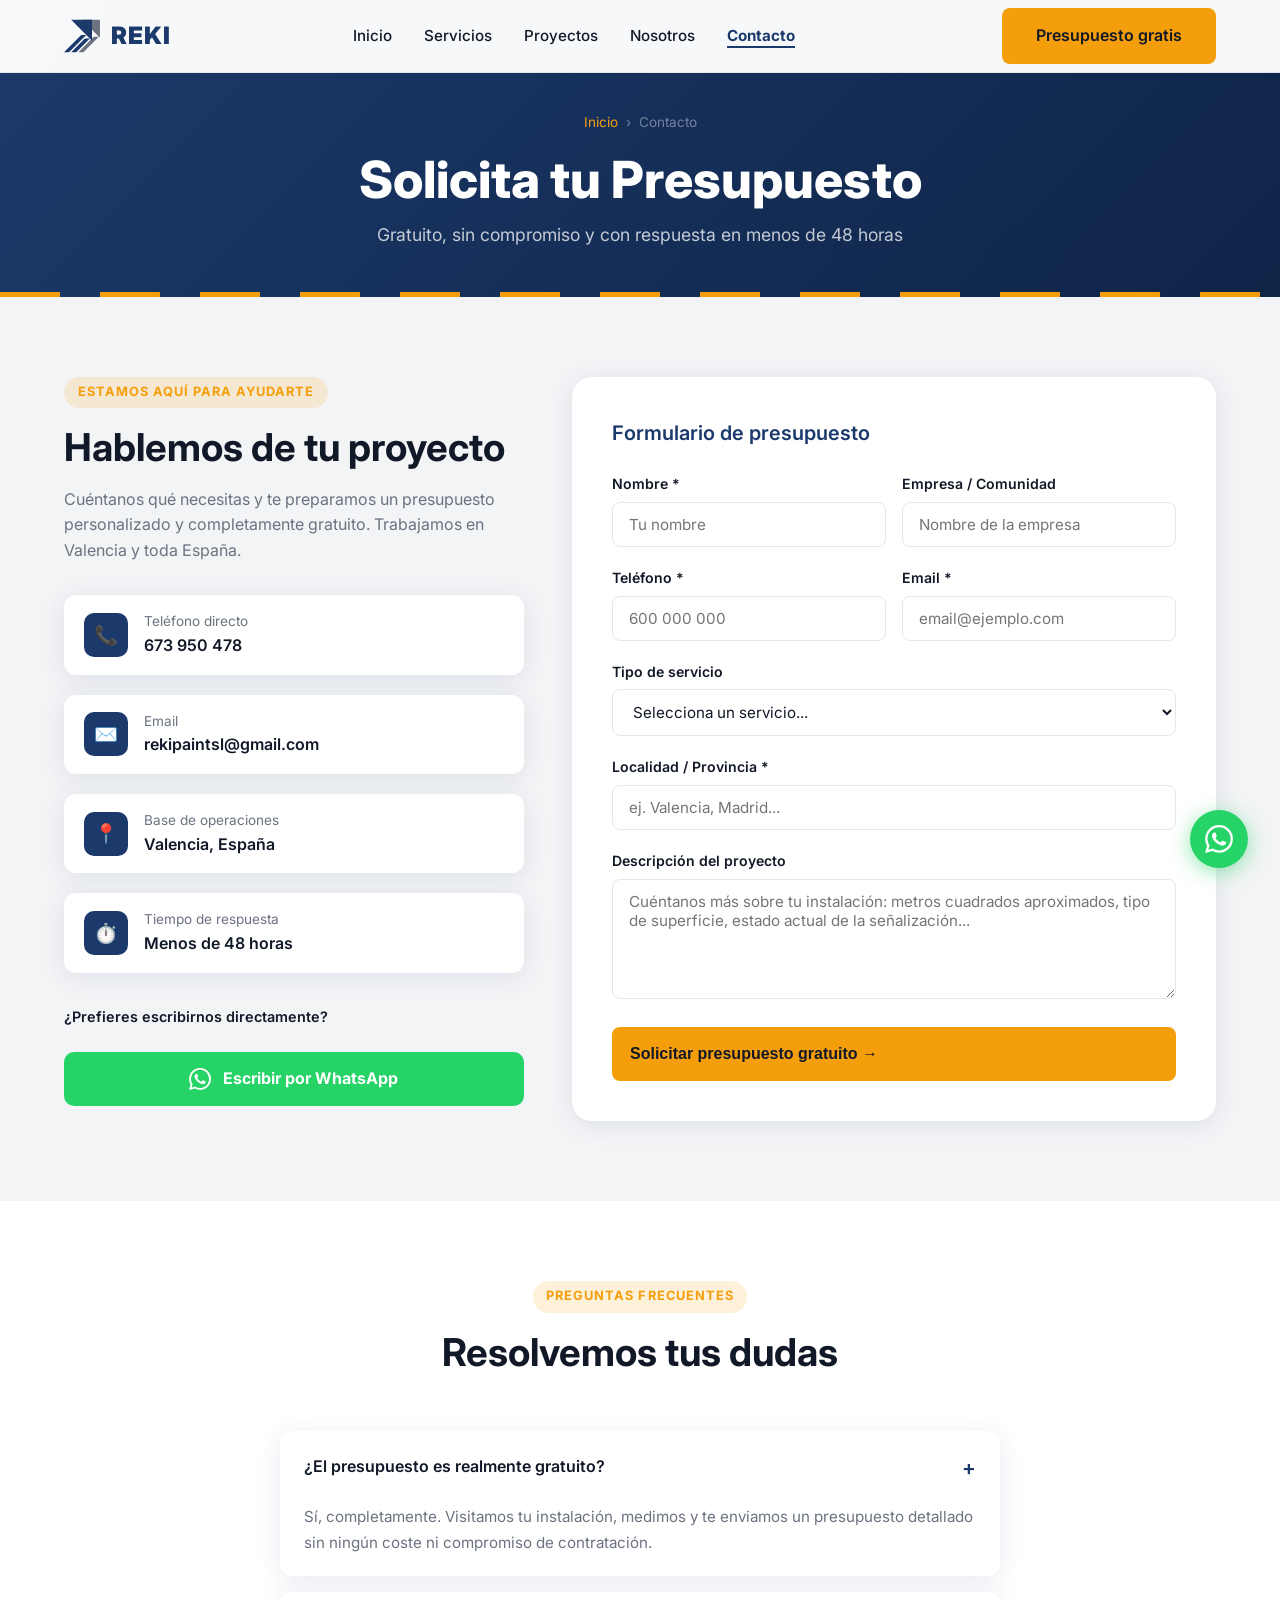
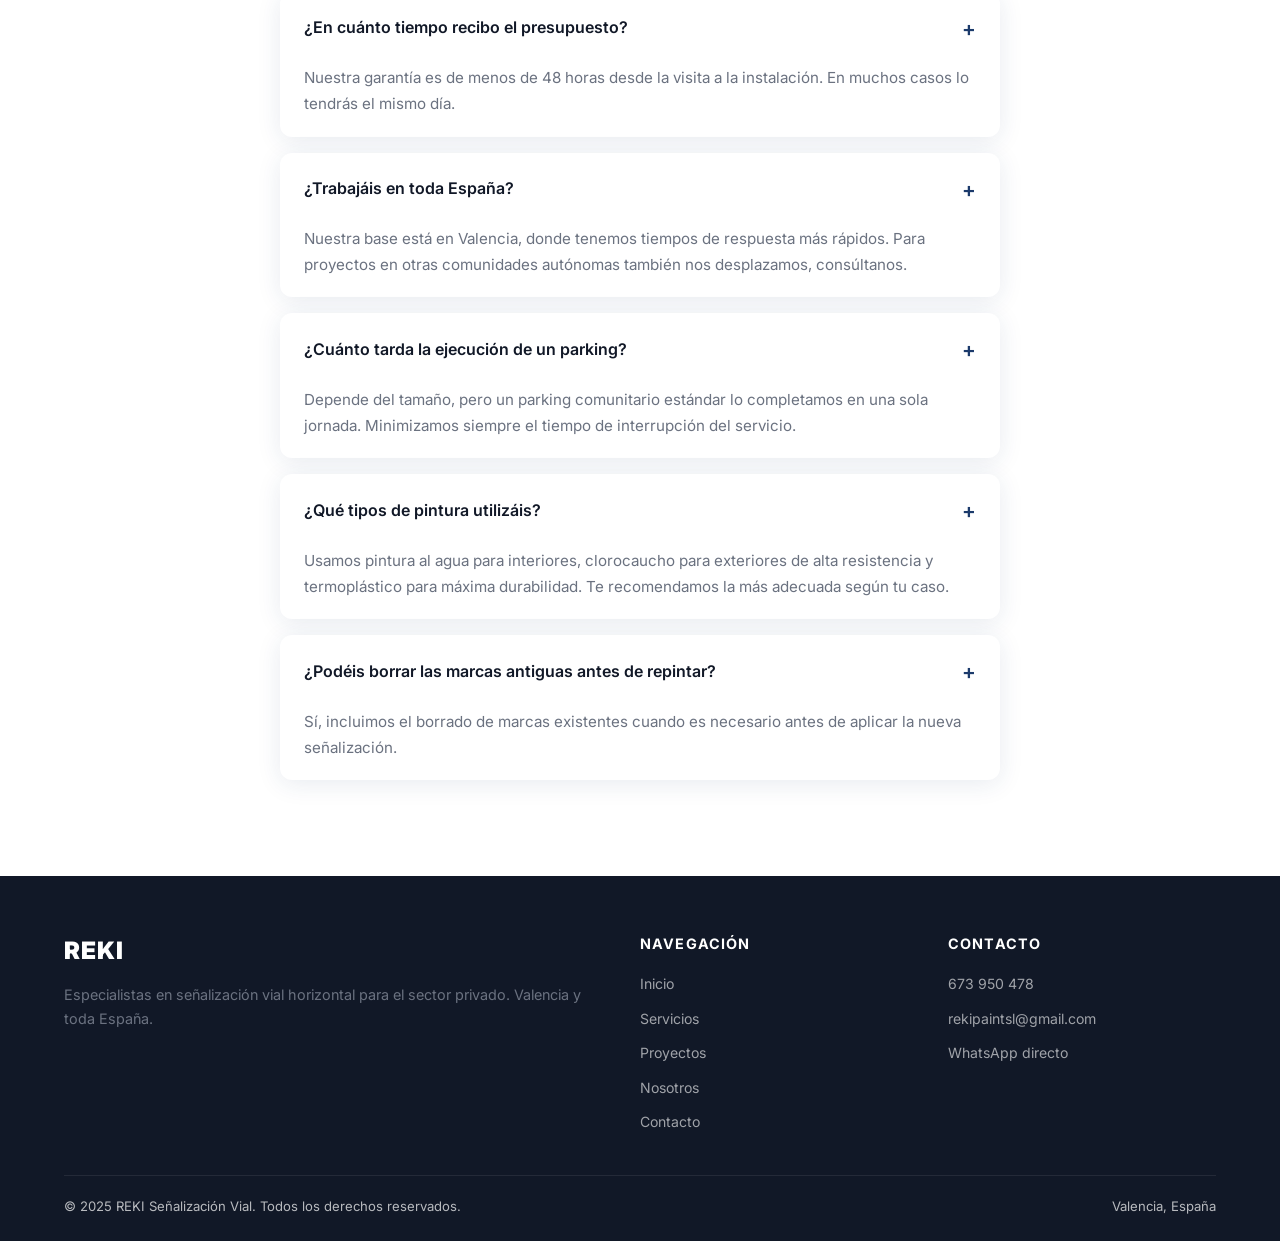
==== contacto.html @ 534599a2 "Fix contact email to rekipaintsl@gmail.com https://claude.ai/code/session_01F76pGfScnEAjTYHgqrXRQe" ====
<!DOCTYPE html>
<html lang="es">
<head>
  <meta charset="UTF-8" />
  <meta name="viewport" content="width=device-width, initial-scale=1.0" />
  <title>Contacto y Presupuesto Gratis | REKI – Señalización Vial Valencia</title>
  <meta name="description" content="Solicita tu presupuesto gratuito para señalización vial en Valencia y toda España. Respondemos en menos de 48 horas. Llámanos o escríbenos por WhatsApp." />
  <link rel="canonical" href="https://rekipaint.es/contacto.html" />
  <link rel="stylesheet" href="css/styles.css" />
  <link href="https://fonts.googleapis.com/css2?family=Inter:wght@400;500;600;700;800;900&display=swap" rel="stylesheet" />

  <style>
    .wsp-btn {
      display: inline-flex;
      align-items: center;
      gap: .75rem;
      background: #25D366;
      color: white;
      padding: .9rem 1.75rem;
      border-radius: 10px;
      font-weight: 700;
      font-size: 1rem;
      transition: background .2s, transform .2s;
      text-decoration: none;
      margin-top: 1rem;
      width: 100%;
      justify-content: center;
    }
    .wsp-btn:hover { background: #1ebe5d; transform: translateY(-2px); }

    .faq-item {
      background: white;
      border-radius: 12px;
      box-shadow: var(--sombra);
      overflow: hidden;
      margin-bottom: 1rem;
    }
    .faq-question {
      padding: 1.25rem 1.5rem;
      font-weight: 600;
      color: var(--negro);
      cursor: pointer;
      display: flex;
      justify-content: space-between;
      align-items: center;
    }
    .faq-question::after { content: '+'; font-size: 1.3rem; color: var(--azul); }
    .faq-answer {
      padding: 0 1.5rem 1.25rem;
      color: var(--gris);
      font-size: .95rem;
      line-height: 1.7;
    }
  </style>
</head>
<body>

  <!-- NAVBAR -->
  <nav class="navbar" role="navigation">
    <div class="container">
      <div class="navbar__inner">
        <a href="index.html" class="navbar__logo"><img src="img/logo-icon.svg" alt="Logo REKI" /><span>REKI</span></a>
        <ul class="navbar__links" role="list">
          <li><a href="index.html">Inicio</a></li>
          <li><a href="servicios.html">Servicios</a></li>
          <li><a href="proyectos.html">Proyectos</a></li>
          <li><a href="sobre-nosotros.html">Nosotros</a></li>
          <li><a href="contacto.html">Contacto</a></li>
        </ul>
        <a href="contacto.html" class="btn btn-primary navbar__cta">Presupuesto gratis</a>
        <button class="navbar__toggle" aria-label="Abrir menú"><span></span><span></span><span></span></button>
      </div>
    </div>
  </nav>

  <!-- HERO PÁGINA -->
  <header class="page-hero">
    <div class="container">
      <nav class="breadcrumb" aria-label="Ruta de navegación">
        <a href="index.html">Inicio</a>
        <span>›</span>
        <span>Contacto</span>
      </nav>
      <h1>Solicita tu Presupuesto</h1>
      <p>Gratuito, sin compromiso y con respuesta en menos de 48 horas</p>
    </div>
  </header>

  <!-- CONTACTO PRINCIPAL -->
  <section class="contacto" aria-labelledby="contacto-title">
    <div class="container">
      <div class="contacto-grid">

        <!-- Info izquierda -->
        <div class="contacto-info">
          <span class="badge">Estamos aquí para ayudarte</span>
          <h2 id="contacto-title">Hablemos de tu proyecto</h2>
          <p>
            Cuéntanos qué necesitas y te preparamos un presupuesto personalizado
            y completamente gratuito. Trabajamos en Valencia y toda España.
          </p>

          <div class="contacto-datos">
            <div class="contacto-dato">
              <div class="icon">📞</div>
              <div>
                <span>Teléfono directo</span>
                <strong><a href="tel:+34673950478" style="color:var(--negro);">673 950 478</a></strong>
              </div>
            </div>
            <div class="contacto-dato">
              <div class="icon">✉️</div>
              <div>
                <span>Email</span>
                <strong><a href="mailto:rekipaintsl@gmail.com" style="color:var(--negro);">rekipaintsl@gmail.com</a></strong>
              </div>
            </div>
            <div class="contacto-dato">
              <div class="icon">📍</div>
              <div>
                <span>Base de operaciones</span>
                <strong>Valencia, España</strong>
              </div>
            </div>
            <div class="contacto-dato">
              <div class="icon">⏱️</div>
              <div>
                <span>Tiempo de respuesta</span>
                <strong>Menos de 48 horas</strong>
              </div>
            </div>
          </div>

          <!-- WhatsApp directo -->
          <div style="margin-top:2rem;">
            <p style="font-size:.9rem;font-weight:600;color:var(--negro);margin-bottom:.5rem;">¿Prefieres escribirnos directamente?</p>
            <a href="https://wa.me/34673950478?text=Hola%20REKI%2C%20me%20gustaría%20pedir%20información%20sobre%20señalización%20vial%20para%20mi%20proyecto."
               class="wsp-btn" target="_blank" rel="noopener">
              <svg xmlns="http://www.w3.org/2000/svg" width="22" height="22" viewBox="0 0 24 24" fill="currentColor">
                <path d="M17.472 14.382c-.297-.149-1.758-.867-2.03-.967-.273-.099-.471-.148-.67.15-.197.297-.767.966-.94 1.164-.173.199-.347.223-.644.075-.297-.15-1.255-.463-2.39-1.475-.883-.788-1.48-1.761-1.653-2.059-.173-.297-.018-.458.13-.606.134-.133.298-.347.446-.52.149-.174.198-.298.298-.497.099-.198.05-.371-.025-.52-.075-.149-.669-1.612-.916-2.207-.242-.579-.487-.5-.669-.51-.173-.008-.371-.01-.57-.01-.198 0-.52.074-.792.372-.272.297-1.04 1.016-1.04 2.479 0 1.462 1.065 2.875 1.213 3.074.149.198 2.096 3.2 5.077 4.487.709.306 1.262.489 1.694.625.712.227 1.36.195 1.871.118.571-.085 1.758-.719 2.006-1.413.248-.694.248-1.289.173-1.413-.074-.124-.272-.198-.57-.347m-5.421 7.403h-.004a9.87 9.87 0 01-5.031-1.378l-.361-.214-3.741.982.998-3.648-.235-.374a9.86 9.86 0 01-1.51-5.26c.001-5.45 4.436-9.884 9.888-9.884 2.64 0 5.122 1.03 6.988 2.898a9.825 9.825 0 012.893 6.994c-.003 5.45-4.437 9.884-9.885 9.884m8.413-18.297A11.815 11.815 0 0012.05 0C5.495 0 .16 5.335.157 11.892c0 2.096.547 4.142 1.588 5.945L.057 24l6.305-1.654a11.882 11.882 0 005.683 1.448h.005c6.554 0 11.89-5.335 11.893-11.893a11.821 11.821 0 00-3.48-8.413z"/>
              </svg>
              Escribir por WhatsApp
            </a>
          </div>
        </div>

        <!-- Formulario -->
        <div class="form-card">
          <h3>Formulario de presupuesto</h3>

          <form id="contactForm" name="contactForm" data-netlify="true" novalidate>
            <input type="hidden" name="form-name" value="contactForm" />
            <div class="form-row">
              <div class="form-group">
                <label for="nombre">Nombre *</label>
                <input type="text" id="nombre" name="nombre" placeholder="Tu nombre" required />
              </div>
              <div class="form-group">
                <label for="empresa">Empresa / Comunidad</label>
                <input type="text" id="empresa" name="empresa" placeholder="Nombre de la empresa" />
              </div>
            </div>
            <div class="form-row">
              <div class="form-group">
                <label for="telefono">Teléfono *</label>
                <input type="tel" id="telefono" name="telefono" placeholder="600 000 000" required />
              </div>
              <div class="form-group">
                <label for="email">Email *</label>
                <input type="email" id="email" name="email" placeholder="email@ejemplo.com" required />
              </div>
            </div>
            <div class="form-group">
              <label for="tipo-servicio">Tipo de servicio</label>
              <select id="tipo-servicio" name="tipo-servicio">
                <option value="">Selecciona un servicio...</option>
                <option value="obra-nueva">Señalización en obra nueva / reasfaltado</option>
                <option value="parking">Pintado de parking (comunidad / edificio)</option>
                <option value="poligono">Señalización de polígono industrial / nave</option>
                <option value="repintado">Repintado y renovación de marcas existentes</option>
                <option value="centro-comercial">Centro comercial o gran superficie</option>
                <option value="otro">Otro (lo indico en el mensaje)</option>
              </select>
            </div>
            <div class="form-group">
              <label for="localidad">Localidad / Provincia *</label>
              <input type="text" id="localidad" name="localidad" placeholder="ej. Valencia, Madrid..." required />
            </div>
            <div class="form-group">
              <label for="mensaje">Descripción del proyecto</label>
              <textarea id="mensaje" name="mensaje" placeholder="Cuéntanos más sobre tu instalación: metros cuadrados aproximados, tipo de superficie, estado actual de la señalización..."></textarea>
            </div>
            <button type="submit" class="btn btn-primary form-submit">
              Solicitar presupuesto gratuito →
            </button>
          </form>

          <div id="formSuccess" class="form-success">
            <div class="icon">✅</div>
            <h3 style="color:var(--negro);margin-bottom:.5rem;">¡Solicitud recibida!</h3>
            <p>Nos pondremos en contacto contigo en menos de 48 horas. Si necesitas una respuesta más rápida, llámanos al <a href="tel:+34673950478" style="color:var(--azul);font-weight:600;">673 950 478</a>.</p>
          </div>
        </div>
      </div>
    </div>
  </section>

  <!-- FAQ -->
  <section aria-labelledby="faq-title">
    <div class="container">
      <div class="section-header">
        <span class="badge">Preguntas frecuentes</span>
        <h2 id="faq-title">Resolvemos tus dudas</h2>
      </div>
      <div style="max-width:720px;margin:0 auto;">
        <div class="faq-item">
          <div class="faq-question">¿El presupuesto es realmente gratuito?</div>
          <div class="faq-answer">Sí, completamente. Visitamos tu instalación, medimos y te enviamos un presupuesto detallado sin ningún coste ni compromiso de contratación.</div>
        </div>
        <div class="faq-item">
          <div class="faq-question">¿En cuánto tiempo recibo el presupuesto?</div>
          <div class="faq-answer">Nuestra garantía es de menos de 48 horas desde la visita a la instalación. En muchos casos lo tendrás el mismo día.</div>
        </div>
        <div class="faq-item">
          <div class="faq-question">¿Trabajáis en toda España?</div>
          <div class="faq-answer">Nuestra base está en Valencia, donde tenemos tiempos de respuesta más rápidos. Para proyectos en otras comunidades autónomas también nos desplazamos, consúltanos.</div>
        </div>
        <div class="faq-item">
          <div class="faq-question">¿Cuánto tarda la ejecución de un parking?</div>
          <div class="faq-answer">Depende del tamaño, pero un parking comunitario estándar lo completamos en una sola jornada. Minimizamos siempre el tiempo de interrupción del servicio.</div>
        </div>
        <div class="faq-item">
          <div class="faq-question">¿Qué tipos de pintura utilizáis?</div>
          <div class="faq-answer">Usamos pintura al agua para interiores, clorocaucho para exteriores de alta resistencia y termoplástico para máxima durabilidad. Te recomendamos la más adecuada según tu caso.</div>
        </div>
        <div class="faq-item">
          <div class="faq-question">¿Podéis borrar las marcas antiguas antes de repintar?</div>
          <div class="faq-answer">Sí, incluimos el borrado de marcas existentes cuando es necesario antes de aplicar la nueva señalización.</div>
        </div>
      </div>
    </div>
  </section>

  <!-- FOOTER -->
  <footer class="footer">
    <div class="container">
      <div class="footer__grid">
        <div class="footer__brand">
          <div class="logo">REKI</div>
          <p>Especialistas en señalización vial horizontal para el sector privado. Valencia y toda España.</p>
        </div>
        <div>
          <h4>Navegación</h4>
          <ul>
            <li><a href="index.html">Inicio</a></li>
            <li><a href="servicios.html">Servicios</a></li>
            <li><a href="proyectos.html">Proyectos</a></li>
            <li><a href="sobre-nosotros.html">Nosotros</a></li>
            <li><a href="contacto.html">Contacto</a></li>
          </ul>
        </div>
        <div>
          <h4>Contacto</h4>
          <ul>
            <li><a href="tel:+34673950478">673 950 478</a></li>
            <li><a href="mailto:rekipaintsl@gmail.com">rekipaintsl@gmail.com</a></li>
            <li><a href="https://wa.me/34673950478" target="_blank" rel="noopener">WhatsApp directo</a></li>
          </ul>
        </div>
      </div>
      <div class="footer__bottom">
        <span>© 2025 REKI Señalización Vial. Todos los derechos reservados.</span>
        <span>Valencia, España</span>
      </div>
    </div>
  </footer>

  <a href="https://wa.me/34673950478?text=Hola%2C%20me%20gustaría%20pedir%20información%20sobre%20señalización%20vial"
     class="whatsapp-float" target="_blank" rel="noopener" aria-label="WhatsApp">
    <svg xmlns="http://www.w3.org/2000/svg" width="28" height="28" viewBox="0 0 24 24" fill="currentColor">
      <path d="M17.472 14.382c-.297-.149-1.758-.867-2.03-.967-.273-.099-.471-.148-.67.15-.197.297-.767.966-.94 1.164-.173.199-.347.223-.644.075-.297-.15-1.255-.463-2.39-1.475-.883-.788-1.48-1.761-1.653-2.059-.173-.297-.018-.458.13-.606.134-.133.298-.347.446-.52.149-.174.198-.298.298-.497.099-.198.05-.371-.025-.52-.075-.149-.669-1.612-.916-2.207-.242-.579-.487-.5-.669-.51-.173-.008-.371-.01-.57-.01-.198 0-.52.074-.792.372-.272.297-1.04 1.016-1.04 2.479 0 1.462 1.065 2.875 1.213 3.074.149.198 2.096 3.2 5.077 4.487.709.306 1.262.489 1.694.625.712.227 1.36.195 1.871.118.571-.085 1.758-.719 2.006-1.413.248-.694.248-1.289.173-1.413-.074-.124-.272-.198-.57-.347m-5.421 7.403h-.004a9.87 9.87 0 01-5.031-1.378l-.361-.214-3.741.982.998-3.648-.235-.374a9.86 9.86 0 01-1.51-5.26c.001-5.45 4.436-9.884 9.888-9.884 2.64 0 5.122 1.03 6.988 2.898a9.825 9.825 0 012.893 6.994c-.003 5.45-4.437 9.884-9.885 9.884m8.413-18.297A11.815 11.815 0 0012.05 0C5.495 0 .16 5.335.157 11.892c0 2.096.547 4.142 1.588 5.945L.057 24l6.305-1.654a11.882 11.882 0 005.683 1.448h.005c6.554 0 11.89-5.335 11.893-11.893a11.821 11.821 0 00-3.48-8.413z"/>
    </svg>
  </a>

  <script src="js/main.js"></script>
</body>
</html>
---- css/styles.css ----
/* ============================================
   REKI - Señalización Vial | Estilos Globales
   ============================================ */

:root {
  --azul:       #1B3A6B;
  --azul-claro: #2a5298;
  --gris:       #6B7280;
  --gris-claro: #F3F4F6;
  --gris-medio: #E5E7EB;
  --blanco:     #FFFFFF;
  --negro:      #111827;
  --acento:     #F59E0B;
  --sombra:     0 4px 24px rgba(27,58,107,0.10);
}

*, *::before, *::after { box-sizing: border-box; margin: 0; padding: 0; }

html { scroll-behavior: smooth; }

body {
  font-family: 'Inter', 'Segoe UI', Arial, sans-serif;
  color: var(--negro);
  background: var(--blanco);
  line-height: 1.6;
}

a { text-decoration: none; color: inherit; }
img { max-width: 100%; display: block; }
ul { list-style: none; }

/* ---- TIPOGRAFÍA ---- */
h1 { font-size: clamp(2rem, 5vw, 3.2rem); font-weight: 800; line-height: 1.15; }
h2 { font-size: clamp(1.6rem, 4vw, 2.4rem); font-weight: 700; line-height: 1.2; }
h3 { font-size: 1.25rem; font-weight: 600; }
p  { color: var(--gris); }

.text-azul   { color: var(--azul); }
.text-acento { color: var(--acento); }
.text-center { text-align: center; }

/* ---- CONTENEDOR ---- */
.container {
  max-width: 1200px;
  margin: 0 auto;
  padding: 0 1.5rem;
}

/* ---- BOTONES ---- */
.btn {
  display: inline-flex;
  align-items: center;
  gap: .5rem;
  padding: .85rem 2rem;
  border-radius: 8px;
  font-size: 1rem;
  font-weight: 600;
  cursor: pointer;
  transition: all .25s ease;
  border: 2px solid transparent;
}
.btn-primary {
  background: var(--acento);
  color: var(--negro);
}
.btn-primary:hover {
  background: #d97706;
  transform: translateY(-2px);
  box-shadow: 0 6px 20px rgba(245,158,11,.35);
}
.btn-outline {
  background: transparent;
  border-color: var(--blanco);
  color: var(--blanco);
}
.btn-outline:hover {
  background: var(--blanco);
  color: var(--azul);
}
.btn-azul {
  background: var(--azul);
  color: var(--blanco);
}
.btn-azul:hover {
  background: var(--azul-claro);
  transform: translateY(-2px);
  box-shadow: var(--sombra);
}

/* ---- BADGE ---- */
.badge {
  display: inline-block;
  background: rgba(245,158,11,.15);
  color: var(--acento);
  font-size: .8rem;
  font-weight: 700;
  letter-spacing: .08em;
  text-transform: uppercase;
  padding: .35rem .85rem;
  border-radius: 999px;
  margin-bottom: 1rem;
}

/* ============================================
   NAVBAR
   ============================================ */
.navbar {
  position: fixed;
  top: 0; left: 0; right: 0;
  z-index: 1000;
  background: rgba(255,255,255,.97);
  backdrop-filter: blur(10px);
  border-bottom: 1px solid var(--gris-medio);
  transition: box-shadow .3s;
}
.navbar.scrolled { box-shadow: var(--sombra); }

.navbar__inner {
  display: flex;
  align-items: center;
  justify-content: space-between;
  height: 72px;
}

.navbar__logo {
  display: flex;
  align-items: center;
  gap: .6rem;
}
.navbar__logo img { height: 36px; width: auto; }
.navbar__logo span {
  font-size: 1.5rem;
  font-weight: 900;
  color: var(--azul);
  letter-spacing: .04em;
}

.navbar__links {
  display: flex;
  gap: 2rem;
  align-items: center;
}
.navbar__links a {
  font-size: .95rem;
  font-weight: 500;
  color: var(--negro);
  position: relative;
  padding-bottom: 3px;
}
.navbar__links a::after {
  content: '';
  position: absolute;
  bottom: 0; left: 0;
  width: 0; height: 2px;
  background: var(--azul);
  transition: width .25s;
}
.navbar__links a:hover::after,
.navbar__links a.active::after { width: 100%; }
.navbar__links a.active { color: var(--azul); font-weight: 700; }

.navbar__cta { margin-left: 1.5rem; }

/* Hamburger */
.navbar__toggle {
  display: none;
  flex-direction: column;
  gap: 5px;
  cursor: pointer;
  padding: 6px;
}
.navbar__toggle span {
  display: block;
  width: 26px; height: 2.5px;
  background: var(--azul);
  border-radius: 2px;
  transition: all .3s;
}
.navbar__toggle.open span:nth-child(1) { transform: translateY(7.5px) rotate(45deg); }
.navbar__toggle.open span:nth-child(2) { opacity: 0; }
.navbar__toggle.open span:nth-child(3) { transform: translateY(-7.5px) rotate(-45deg); }

/* ============================================
   HERO
   ============================================ */
.hero {
  min-height: 100vh;
  display: flex;
  align-items: center;
  background: linear-gradient(135deg, var(--azul) 0%, #0f2447 100%);
  position: relative;
  overflow: hidden;
  padding-top: 72px;
}

.hero::before {
  content: '';
  position: absolute;
  inset: 0;
  background: url("data:image/svg+xml,%3Csvg width='60' height='60' viewBox='0 0 60 60' xmlns='http://www.w3.org/2000/svg'%3E%3Cg fill='none' fill-rule='evenodd'%3E%3Cg fill='%23ffffff' fill-opacity='0.03'%3E%3Cpath d='M36 34v-4h-2v4h-4v2h4v4h2v-4h4v-2h-4zm0-30V0h-2v4h-4v2h4v4h2V6h4V4h-4zM6 34v-4H4v4H0v2h4v4h2v-4h4v-2H6zM6 4V0H4v4H0v2h4v4h2V6h4V4H6z'/%3E%3C/g%3E%3C/g%3E%3C/svg%3E");
}

/* Líneas decorativas tipo carretera */
.hero::after {
  content: '';
  position: absolute;
  bottom: 0; left: 0; right: 0;
  height: 6px;
  background: repeating-linear-gradient(
    90deg,
    var(--acento) 0px,
    var(--acento) 80px,
    transparent 80px,
    transparent 130px
  );
}

.hero__content {
  position: relative;
  z-index: 1;
  display: grid;
  grid-template-columns: 1fr 1fr;
  gap: 4rem;
  align-items: center;
  padding: 5rem 0;
}

.hero__text .badge { background: rgba(245,158,11,.2); color: var(--acento); }

.hero__text h1 {
  color: var(--blanco);
  margin-bottom: 1.25rem;
}
.hero__text h1 em {
  font-style: normal;
  color: var(--acento);
}

.hero__text p {
  color: rgba(255,255,255,.8);
  font-size: 1.15rem;
  margin-bottom: 2rem;
  max-width: 520px;
}

.hero__buttons { display: flex; gap: 1rem; flex-wrap: wrap; }

.hero__stats {
  display: flex;
  gap: 2rem;
  margin-top: 3rem;
  padding-top: 2rem;
  border-top: 1px solid rgba(255,255,255,.15);
}
.hero__stat strong {
  display: block;
  font-size: 1.8rem;
  font-weight: 800;
  color: var(--acento);
}
.hero__stat span {
  font-size: .85rem;
  color: rgba(255,255,255,.7);
}

.hero__visual {
  display: flex;
  justify-content: center;
  align-items: center;
}

.hero__card {
  background: rgba(255,255,255,.08);
  border: 1px solid rgba(255,255,255,.15);
  border-radius: 20px;
  padding: 2.5rem;
  backdrop-filter: blur(10px);
  width: 100%;
  max-width: 380px;
}
.hero__card-title {
  color: var(--blanco);
  font-size: 1rem;
  font-weight: 700;
  margin-bottom: 1.5rem;
  text-transform: uppercase;
  letter-spacing: .06em;
  opacity: .7;
}
.hero__card-items { display: flex; flex-direction: column; gap: .85rem; }
.hero__card-item {
  display: flex;
  align-items: center;
  gap: 1rem;
  background: rgba(255,255,255,.07);
  border-radius: 10px;
  padding: .85rem 1rem;
  color: var(--blanco);
  font-weight: 500;
  font-size: .95rem;
}
.hero__card-item .icon {
  width: 40px; height: 40px;
  background: var(--acento);
  border-radius: 8px;
  display: flex;
  align-items: center;
  justify-content: center;
  font-size: 1.2rem;
  flex-shrink: 0;
}

/* ============================================
   SECCIONES GENÉRICAS
   ============================================ */
section { padding: 5rem 0; }

.section-header {
  text-align: center;
  max-width: 640px;
  margin: 0 auto 3.5rem;
}
.section-header p {
  font-size: 1.05rem;
  margin-top: .75rem;
}

/* ============================================
   DIFERENCIADORES / POR QUÉ REKI
   ============================================ */
.diferenciadores {
  background: var(--gris-claro);
}

.dif-grid {
  display: grid;
  grid-template-columns: repeat(auto-fit, minmax(240px, 1fr));
  gap: 1.5rem;
}

.dif-card {
  background: var(--blanco);
  border-radius: 16px;
  padding: 2rem;
  box-shadow: var(--sombra);
  transition: transform .25s, box-shadow .25s;
  position: relative;
  overflow: hidden;
}
.dif-card::before {
  content: '';
  position: absolute;
  top: 0; left: 0;
  width: 4px; height: 100%;
  background: var(--azul);
  transition: width .25s;
}
.dif-card:hover { transform: translateY(-4px); box-shadow: 0 12px 36px rgba(27,58,107,.15); }
.dif-card:hover::before { width: 6px; }

.dif-card__icon {
  width: 52px; height: 52px;
  background: linear-gradient(135deg, var(--azul), var(--azul-claro));
  border-radius: 12px;
  display: flex;
  align-items: center;
  justify-content: center;
  font-size: 1.5rem;
  margin-bottom: 1rem;
}
.dif-card h3 { margin-bottom: .5rem; color: var(--negro); }

/* ============================================
   SERVICIOS
   ============================================ */
.servicios-grid {
  display: grid;
  grid-template-columns: repeat(auto-fit, minmax(280px, 1fr));
  gap: 2rem;
}

.servicio-card {
  border-radius: 16px;
  overflow: hidden;
  box-shadow: var(--sombra);
  transition: transform .25s, box-shadow .25s;
  background: var(--blanco);
  border: 1px solid var(--gris-medio);
}
.servicio-card:hover {
  transform: translateY(-6px);
  box-shadow: 0 16px 48px rgba(27,58,107,.15);
}

.servicio-card__header {
  background: linear-gradient(135deg, var(--azul) 0%, #0f2447 100%);
  padding: 2rem;
  display: flex;
  align-items: center;
  gap: 1rem;
}
.servicio-card__header .icon {
  font-size: 2.2rem;
}
.servicio-card__header h3 {
  color: var(--blanco);
  font-size: 1.15rem;
}

.servicio-card__body { padding: 1.5rem; }
.servicio-card__body p { margin-bottom: 1.25rem; font-size: .95rem; }
.servicio-card__list { display: flex; flex-direction: column; gap: .5rem; }
.servicio-card__list li {
  display: flex;
  align-items: center;
  gap: .6rem;
  font-size: .9rem;
  color: var(--gris);
}
.servicio-card__list li::before {
  content: '✓';
  color: var(--acento);
  font-weight: 700;
  flex-shrink: 0;
}

/* ============================================
   SECTORES
   ============================================ */
.sectores { background: var(--gris-claro); }

.sectores-grid {
  display: grid;
  grid-template-columns: repeat(auto-fit, minmax(180px, 1fr));
  gap: 1.25rem;
}
.sector-item {
  background: var(--blanco);
  border-radius: 14px;
  padding: 1.75rem 1.25rem;
  text-align: center;
  box-shadow: var(--sombra);
  transition: transform .2s;
  border: 2px solid transparent;
}
.sector-item:hover {
  transform: translateY(-4px);
  border-color: var(--azul);
}
.sector-item .icon { font-size: 2.4rem; margin-bottom: .75rem; }
.sector-item h4 { font-size: .95rem; color: var(--negro); font-weight: 600; }

/* ============================================
   PROCESO / CÓMO TRABAJAMOS
   ============================================ */
.proceso-steps {
  display: grid;
  grid-template-columns: repeat(auto-fit, minmax(200px, 1fr));
  gap: 1.5rem;
  position: relative;
}

.paso {
  text-align: center;
  padding: 2rem 1.5rem;
  position: relative;
}
.paso__num {
  width: 56px; height: 56px;
  background: var(--azul);
  color: var(--blanco);
  font-size: 1.4rem;
  font-weight: 800;
  border-radius: 50%;
  display: flex;
  align-items: center;
  justify-content: center;
  margin: 0 auto 1rem;
}
.paso h3 { margin-bottom: .5rem; }

/* ============================================
   CTA BANNER
   ============================================ */
.cta-banner {
  background: linear-gradient(135deg, var(--azul) 0%, #0f2447 100%);
  color: var(--blanco);
  text-align: center;
  padding: 5rem 0;
  position: relative;
  overflow: hidden;
}
.cta-banner::before {
  content: '';
  position: absolute;
  bottom: 0; left: 0; right: 0;
  height: 5px;
  background: repeating-linear-gradient(90deg, var(--acento) 0px, var(--acento) 60px, transparent 60px, transparent 100px);
}
.cta-banner h2 { color: var(--blanco); margin-bottom: 1rem; }
.cta-banner p { color: rgba(255,255,255,.8); font-size: 1.1rem; margin-bottom: 2rem; }
.cta-banner__buttons { display: flex; gap: 1rem; justify-content: center; flex-wrap: wrap; }

/* ============================================
   GALERÍA / PROYECTOS
   ============================================ */
.galeria-grid {
  display: grid;
  grid-template-columns: repeat(auto-fit, minmax(280px, 1fr));
  gap: 1.5rem;
}
.galeria-item {
  border-radius: 14px;
  overflow: hidden;
  aspect-ratio: 4/3;
  background: var(--gris-medio);
  display: flex;
  align-items: center;
  justify-content: center;
  position: relative;
  box-shadow: var(--sombra);
}
.galeria-item img {
  width: 100%; height: 100%;
  object-fit: cover;
  transition: transform .4s;
}
.galeria-item:hover img { transform: scale(1.05); }
.galeria-placeholder {
  display: flex;
  flex-direction: column;
  align-items: center;
  justify-content: center;
  gap: .75rem;
  color: var(--gris);
  font-size: .9rem;
  height: 100%;
}
.galeria-placeholder .icon { font-size: 2.5rem; opacity: .4; }

/* ============================================
   CONTACTO
   ============================================ */
.contacto { background: var(--gris-claro); }

.contacto-grid {
  display: grid;
  grid-template-columns: 1fr 1.4fr;
  gap: 3rem;
  align-items: start;
}

.contacto-info h2 { margin-bottom: 1rem; }
.contacto-info p { margin-bottom: 2rem; }

.contacto-datos { display: flex; flex-direction: column; gap: 1.25rem; }
.contacto-dato {
  display: flex;
  align-items: center;
  gap: 1rem;
  background: var(--blanco);
  border-radius: 12px;
  padding: 1rem 1.25rem;
  box-shadow: var(--sombra);
}
.contacto-dato .icon {
  width: 44px; height: 44px;
  background: var(--azul);
  border-radius: 10px;
  display: flex;
  align-items: center;
  justify-content: center;
  font-size: 1.2rem;
  flex-shrink: 0;
}
.contacto-dato span { font-size: .85rem; color: var(--gris); display: block; }
.contacto-dato strong { color: var(--negro); font-weight: 600; }

/* Formulario */
.form-card {
  background: var(--blanco);
  border-radius: 20px;
  padding: 2.5rem;
  box-shadow: var(--sombra);
}
.form-card h3 { margin-bottom: 1.5rem; color: var(--azul); }

.form-group { margin-bottom: 1.25rem; }
.form-group label {
  display: block;
  font-size: .88rem;
  font-weight: 600;
  color: var(--negro);
  margin-bottom: .4rem;
}
.form-group input,
.form-group select,
.form-group textarea {
  width: 100%;
  padding: .75rem 1rem;
  border: 1.5px solid var(--gris-medio);
  border-radius: 8px;
  font-size: .95rem;
  font-family: inherit;
  color: var(--negro);
  background: var(--blanco);
  transition: border-color .2s, box-shadow .2s;
  outline: none;
}
.form-group input:focus,
.form-group select:focus,
.form-group textarea:focus {
  border-color: var(--azul);
  box-shadow: 0 0 0 3px rgba(27,58,107,.1);
}
.form-group textarea { resize: vertical; min-height: 120px; }
.form-row { display: grid; grid-template-columns: 1fr 1fr; gap: 1rem; }

.form-submit {
  width: 100%;
  padding: 1rem;
  font-size: 1rem;
}

.form-success {
  display: none;
  text-align: center;
  padding: 2rem;
  color: #059669;
}
.form-success .icon { font-size: 3rem; margin-bottom: 1rem; }

/* ============================================
   FOOTER
   ============================================ */
.footer {
  background: var(--negro);
  color: rgba(255,255,255,.7);
  padding: 3.5rem 0 1.5rem;
}
.footer__grid {
  display: grid;
  grid-template-columns: 2fr 1fr 1fr;
  gap: 2.5rem;
  margin-bottom: 2.5rem;
}
.footer__brand .logo {
  font-size: 1.5rem;
  font-weight: 900;
  color: var(--blanco);
  letter-spacing: .04em;
  margin-bottom: .75rem;
}
.footer__brand p { font-size: .9rem; line-height: 1.7; }

.footer h4 {
  color: var(--blanco);
  font-size: .9rem;
  font-weight: 700;
  text-transform: uppercase;
  letter-spacing: .08em;
  margin-bottom: 1rem;
}
.footer ul { display: flex; flex-direction: column; gap: .55rem; }
.footer ul a {
  font-size: .88rem;
  color: rgba(255,255,255,.6);
  transition: color .2s;
}
.footer ul a:hover { color: var(--acento); }

.footer__bottom {
  border-top: 1px solid rgba(255,255,255,.08);
  padding-top: 1.25rem;
  display: flex;
  justify-content: space-between;
  align-items: center;
  font-size: .82rem;
}

/* ============================================
   WHATSAPP FLOTANTE
   ============================================ */
.whatsapp-float {
  position: fixed;
  bottom: 2rem;
  right: 2rem;
  z-index: 999;
  background: #25D366;
  color: var(--blanco);
  width: 58px; height: 58px;
  border-radius: 50%;
  display: flex;
  align-items: center;
  justify-content: center;
  box-shadow: 0 4px 20px rgba(37,211,102,.5);
  font-size: 1.6rem;
  transition: transform .2s, box-shadow .2s;
  text-decoration: none;
}
.whatsapp-float:hover {
  transform: scale(1.1);
  box-shadow: 0 6px 28px rgba(37,211,102,.65);
}

/* ============================================
   PÁGINAS INTERIORES - HERO PEQUEÑO
   ============================================ */
.page-hero {
  background: linear-gradient(135deg, var(--azul) 0%, #0f2447 100%);
  padding: 7rem 0 3rem;
  text-align: center;
  position: relative;
  overflow: hidden;
}
.page-hero::after {
  content: '';
  position: absolute;
  bottom: 0; left: 0; right: 0;
  height: 5px;
  background: repeating-linear-gradient(90deg, var(--acento) 0px, var(--acento) 60px, transparent 60px, transparent 100px);
}
.page-hero h1 { color: var(--blanco); margin-bottom: .75rem; }
.page-hero p { color: rgba(255,255,255,.75); font-size: 1.1rem; }
.breadcrumb {
  display: flex;
  justify-content: center;
  gap: .5rem;
  font-size: .85rem;
  color: rgba(255,255,255,.5);
  margin-bottom: 1rem;
}
.breadcrumb a { color: var(--acento); }
.breadcrumb span { color: rgba(255,255,255,.4); }

/* ============================================
   RESPONSIVE
   ============================================ */
@media (max-width: 900px) {
  .hero__content { grid-template-columns: 1fr; gap: 2.5rem; }
  .hero__visual { display: none; }
  .contacto-grid { grid-template-columns: 1fr; }
  .footer__grid { grid-template-columns: 1fr 1fr; }
}

@media (max-width: 768px) {
  .navbar__links {
    display: none;
    position: absolute;
    top: 72px; left: 0; right: 0;
    background: var(--blanco);
    flex-direction: column;
    gap: 0;
    border-bottom: 1px solid var(--gris-medio);
    box-shadow: var(--sombra);
  }
  .navbar__links.open { display: flex; }
  .navbar__links a {
    padding: 1rem 1.5rem;
    border-bottom: 1px solid var(--gris-medio);
    width: 100%;
  }
  .navbar__links a::after { display: none; }
  .navbar__cta { display: none; }
  .navbar__toggle { display: flex; }

  .hero__stats { flex-wrap: wrap; gap: 1.5rem; }
  .form-row { grid-template-columns: 1fr; }
  .footer__grid { grid-template-columns: 1fr; }
  .footer__bottom { flex-direction: column; gap: .5rem; text-align: center; }
}

@media (max-width: 480px) {
  section { padding: 3.5rem 0; }
  .hero { padding-top: 72px; }
  .hero__content { padding: 3rem 0; }
  .btn { padding: .75rem 1.5rem; }
}
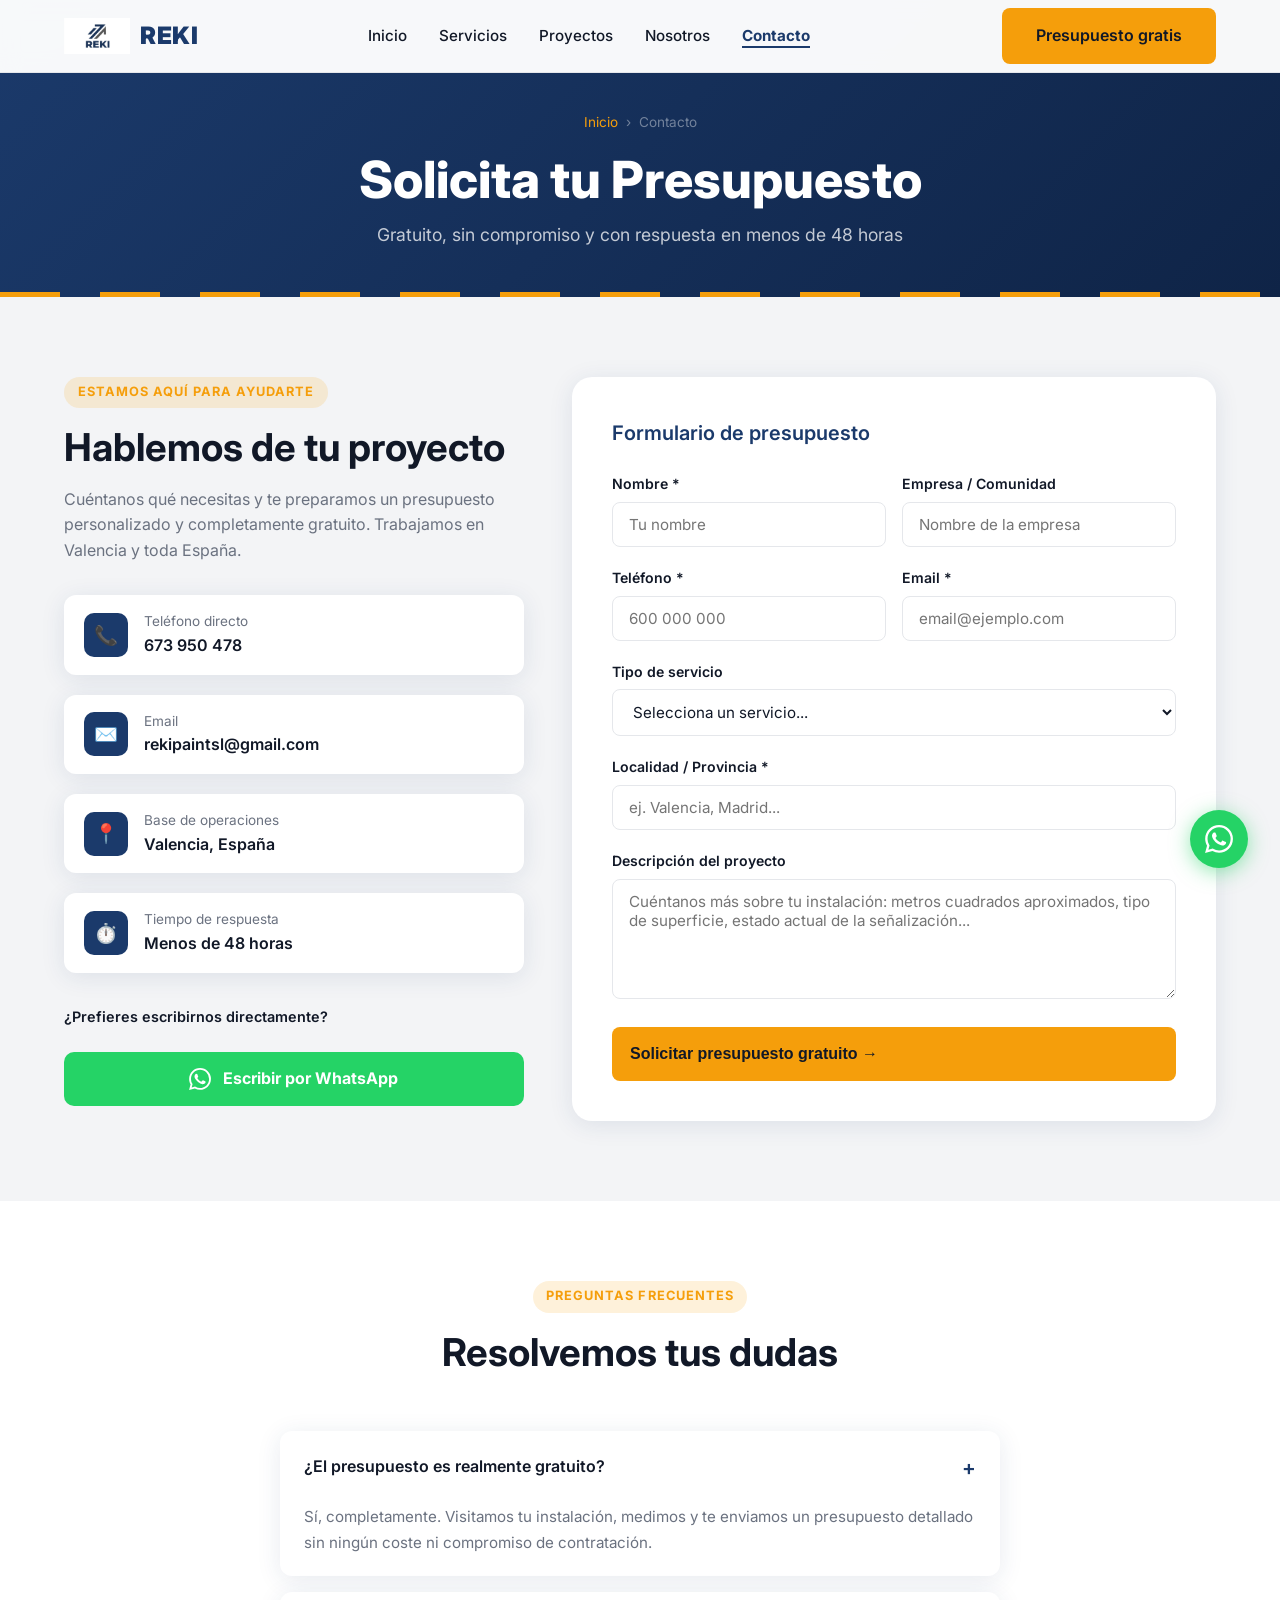
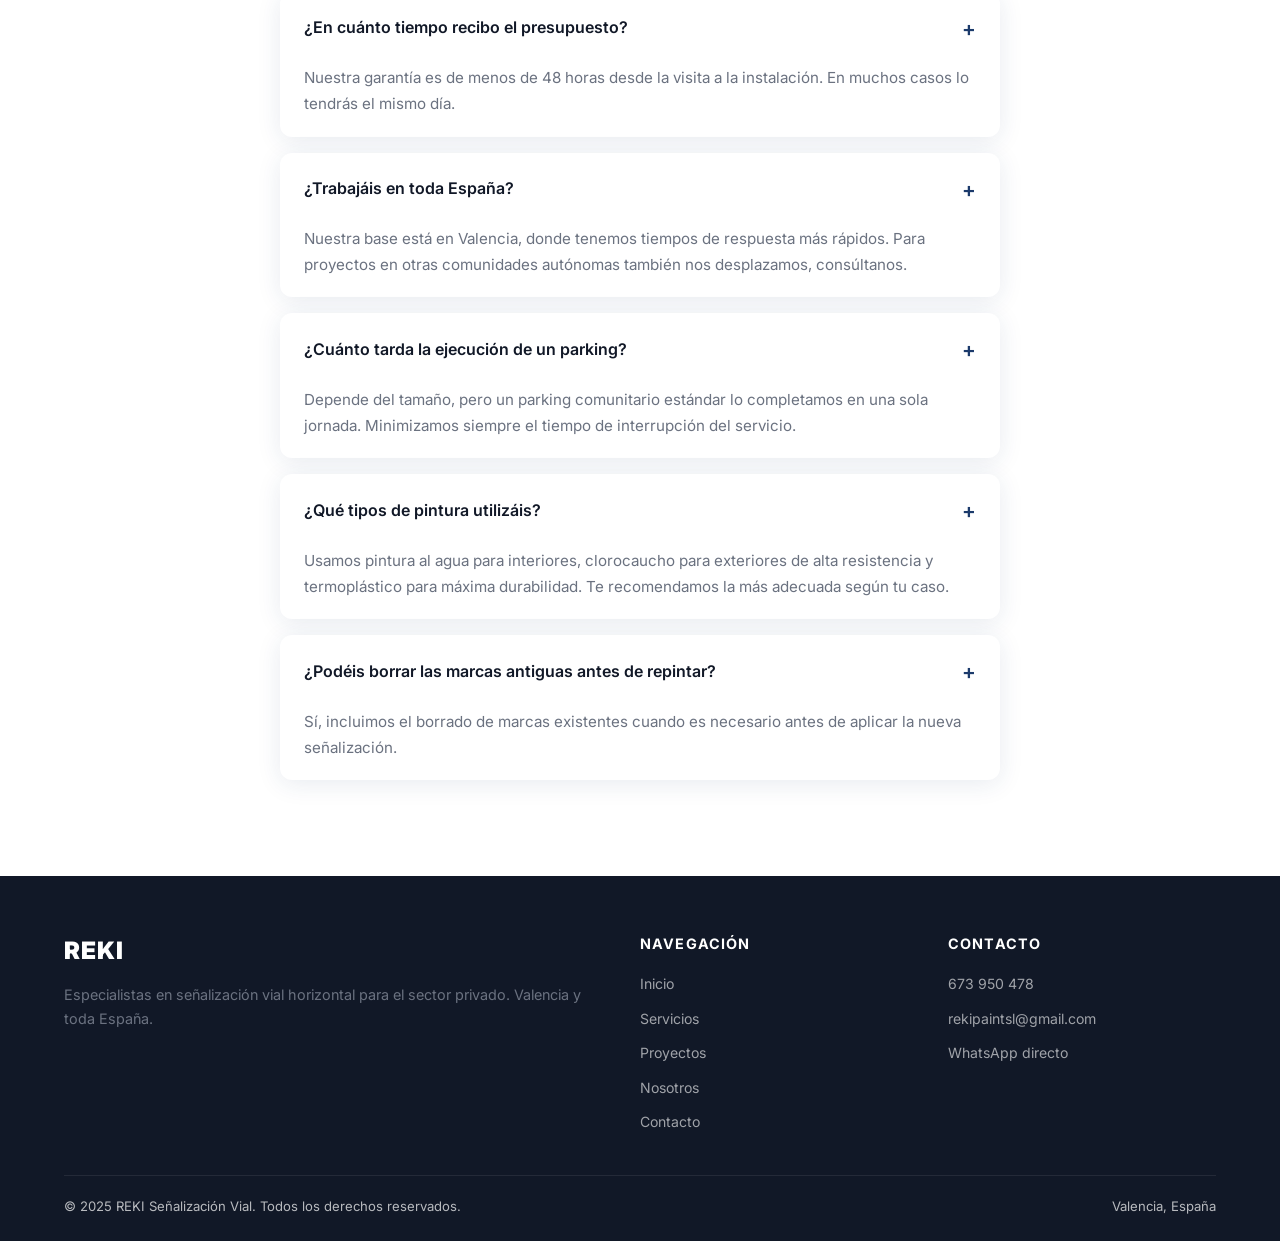
==== commit 1cefac96: "Usar imagen PNG original del logo en lugar del SVG generado https://claude.ai/code/session_01F76pGfS" ====
--- a/contacto.html
+++ b/contacto.html
@@ -59,7 +59,7 @@
   <nav class="navbar" role="navigation">
     <div class="container">
       <div class="navbar__inner">
-        <a href="index.html" class="navbar__logo"><img src="img/logo-icon.svg" alt="Logo REKI" /><span>REKI</span></a>
+        <a href="index.html" class="navbar__logo"><img src="img/IMG_1919.PNG" alt="Logo REKI" /><span>REKI</span></a>
         <ul class="navbar__links" role="list">
           <li><a href="index.html">Inicio</a></li>
           <li><a href="servicios.html">Servicios</a></li>
@@ -148,8 +148,7 @@
         <div class="form-card">
           <h3>Formulario de presupuesto</h3>
 
-          <form id="contactForm" name="contactForm" data-netlify="true" novalidate>
-            <input type="hidden" name="form-name" value="contactForm" />
+          <form id="contactForm" novalidate>
             <div class="form-row">
               <div class="form-group">
                 <label for="nombre">Nombre *</label>
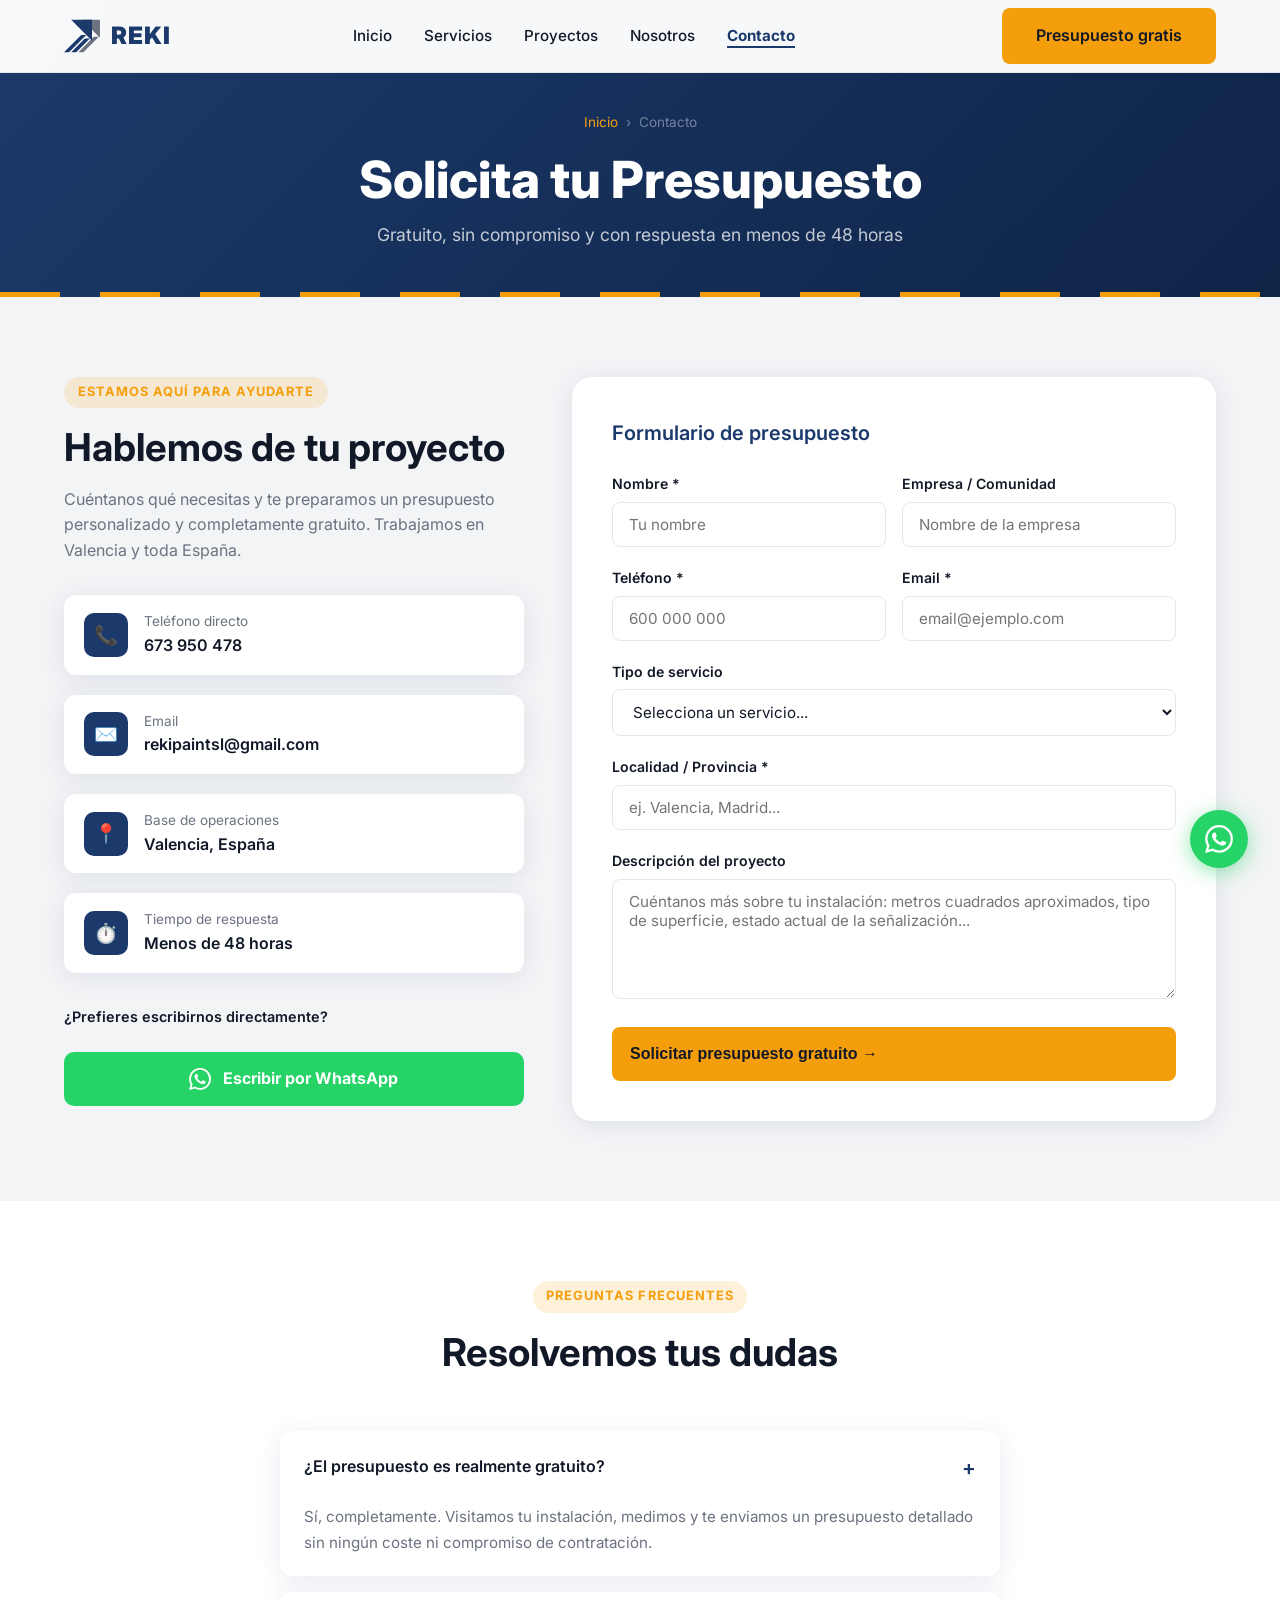
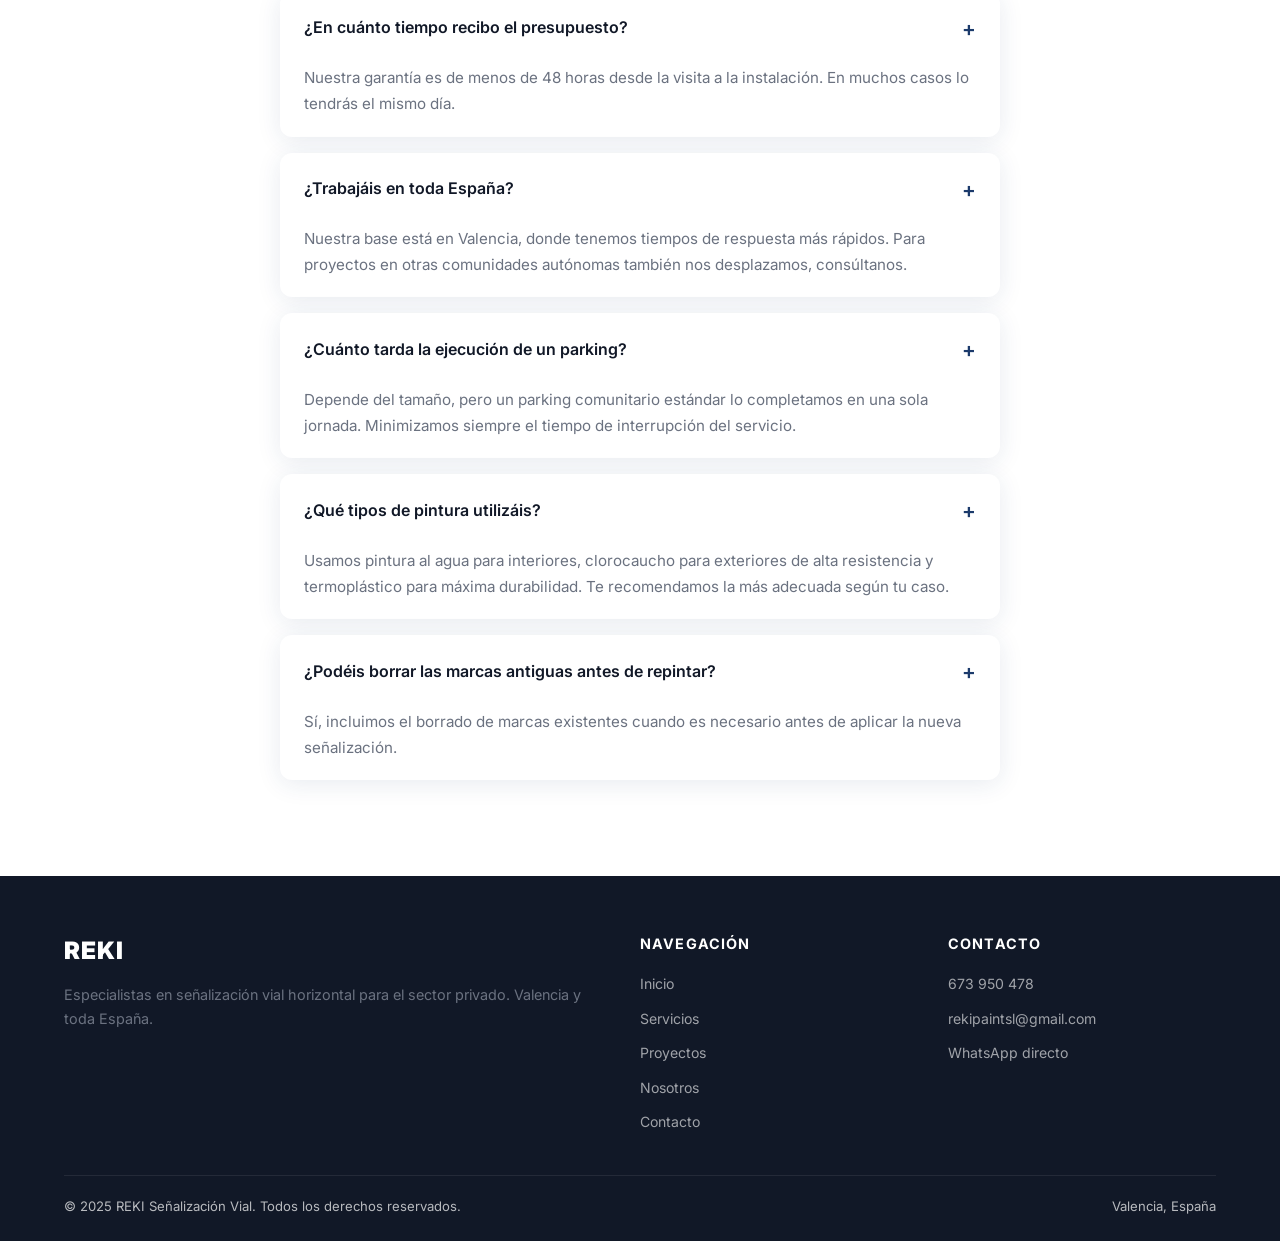
==== commit 75a8f99b: "Revertir logo al SVG original https://claude.ai/code/session_01F76pGfScnEAjTYHgqrXRQe" ====
--- a/contacto.html
+++ b/contacto.html
@@ -59,7 +59,7 @@
   <nav class="navbar" role="navigation">
     <div class="container">
       <div class="navbar__inner">
-        <a href="index.html" class="navbar__logo"><img src="img/IMG_1919.PNG" alt="Logo REKI" /><span>REKI</span></a>
+        <a href="index.html" class="navbar__logo"><img src="img/logo-icon.svg" alt="Logo REKI" /><span>REKI</span></a>
         <ul class="navbar__links" role="list">
           <li><a href="index.html">Inicio</a></li>
           <li><a href="servicios.html">Servicios</a></li>
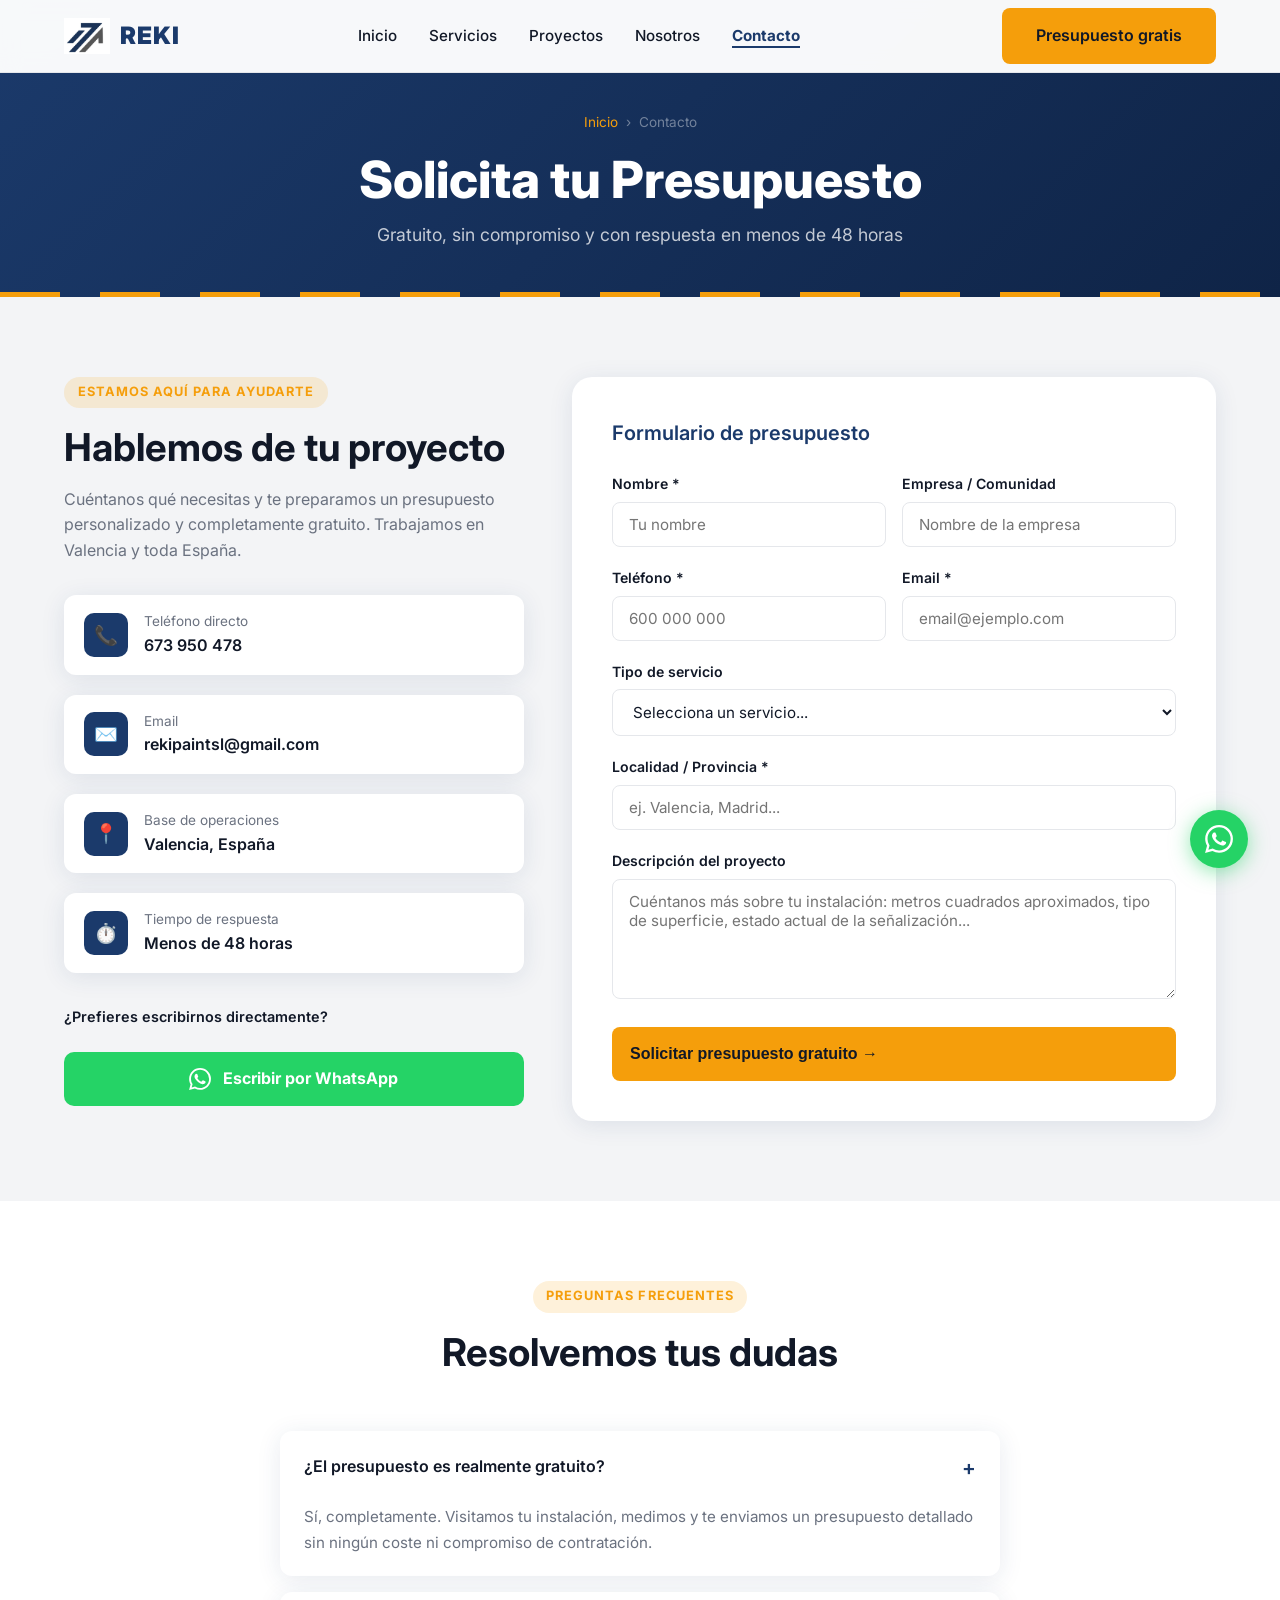
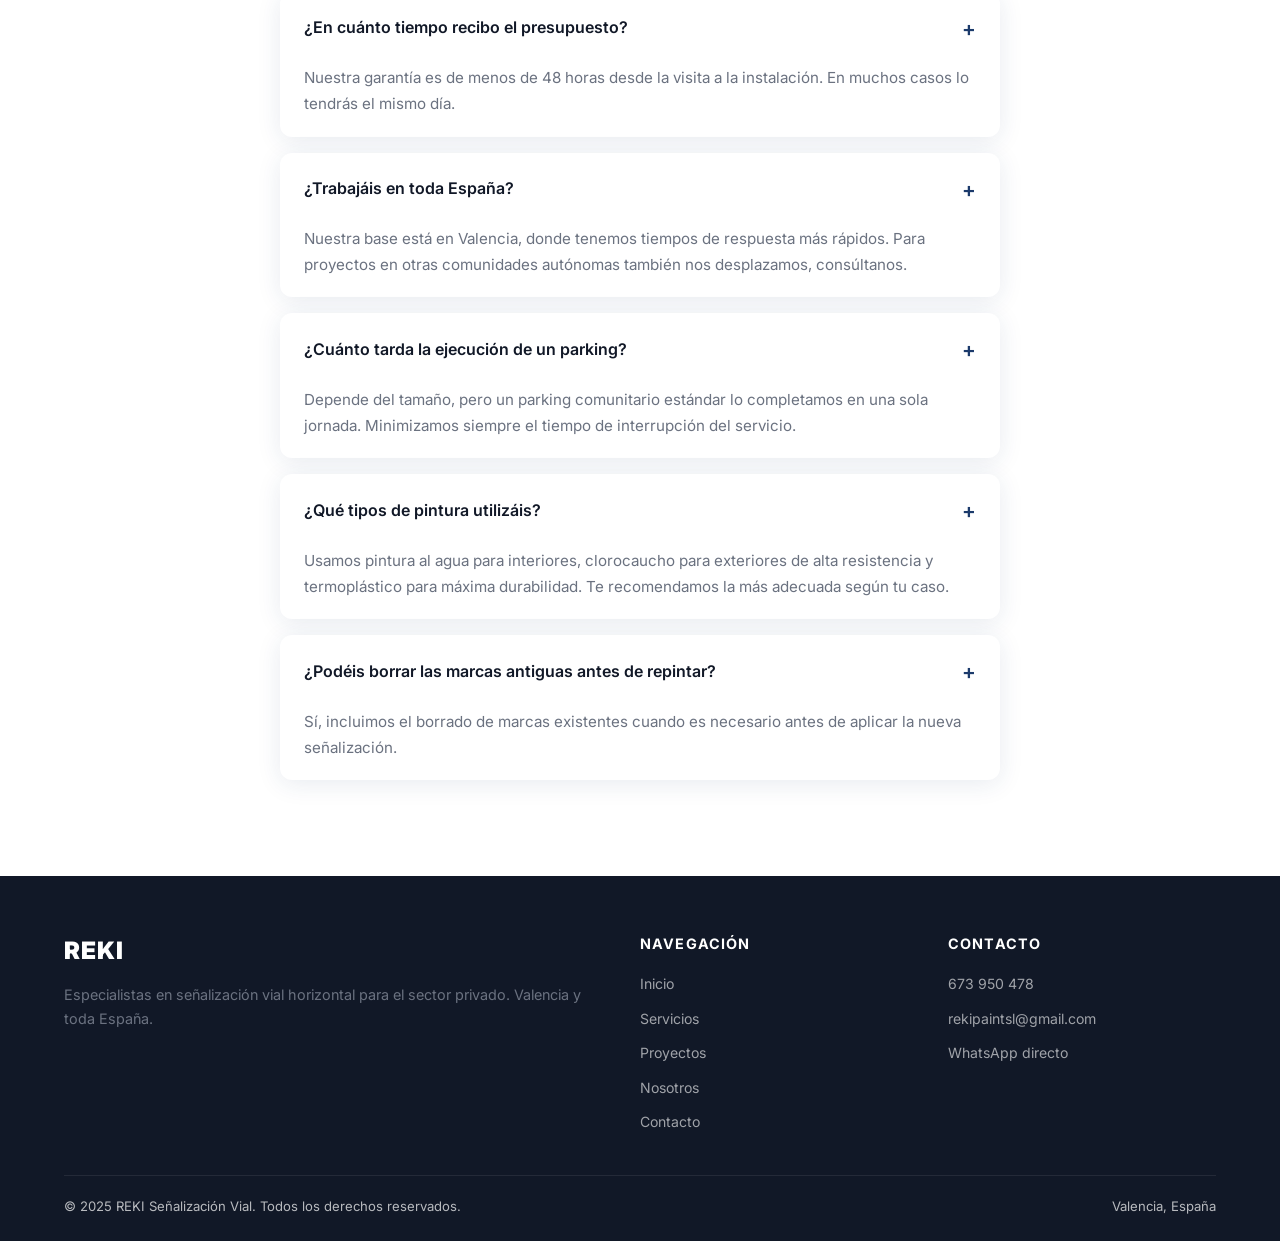
==== commit 1742fa24: "Usar nueva imagen PNG del logo con fondo transparente https://claude.ai/code/session_01F76pGfScnEAjT" ====
--- a/contacto.html
+++ b/contacto.html
@@ -59,7 +59,7 @@
   <nav class="navbar" role="navigation">
     <div class="container">
       <div class="navbar__inner">
-        <a href="index.html" class="navbar__logo"><img src="img/logo-icon.svg" alt="Logo REKI" /><span>REKI</span></a>
+        <a href="index.html" class="navbar__logo"><img src="img/IMG_1919.PNG" alt="Logo REKI" /><span>REKI</span></a>
         <ul class="navbar__links" role="list">
           <li><a href="index.html">Inicio</a></li>
           <li><a href="servicios.html">Servicios</a></li>
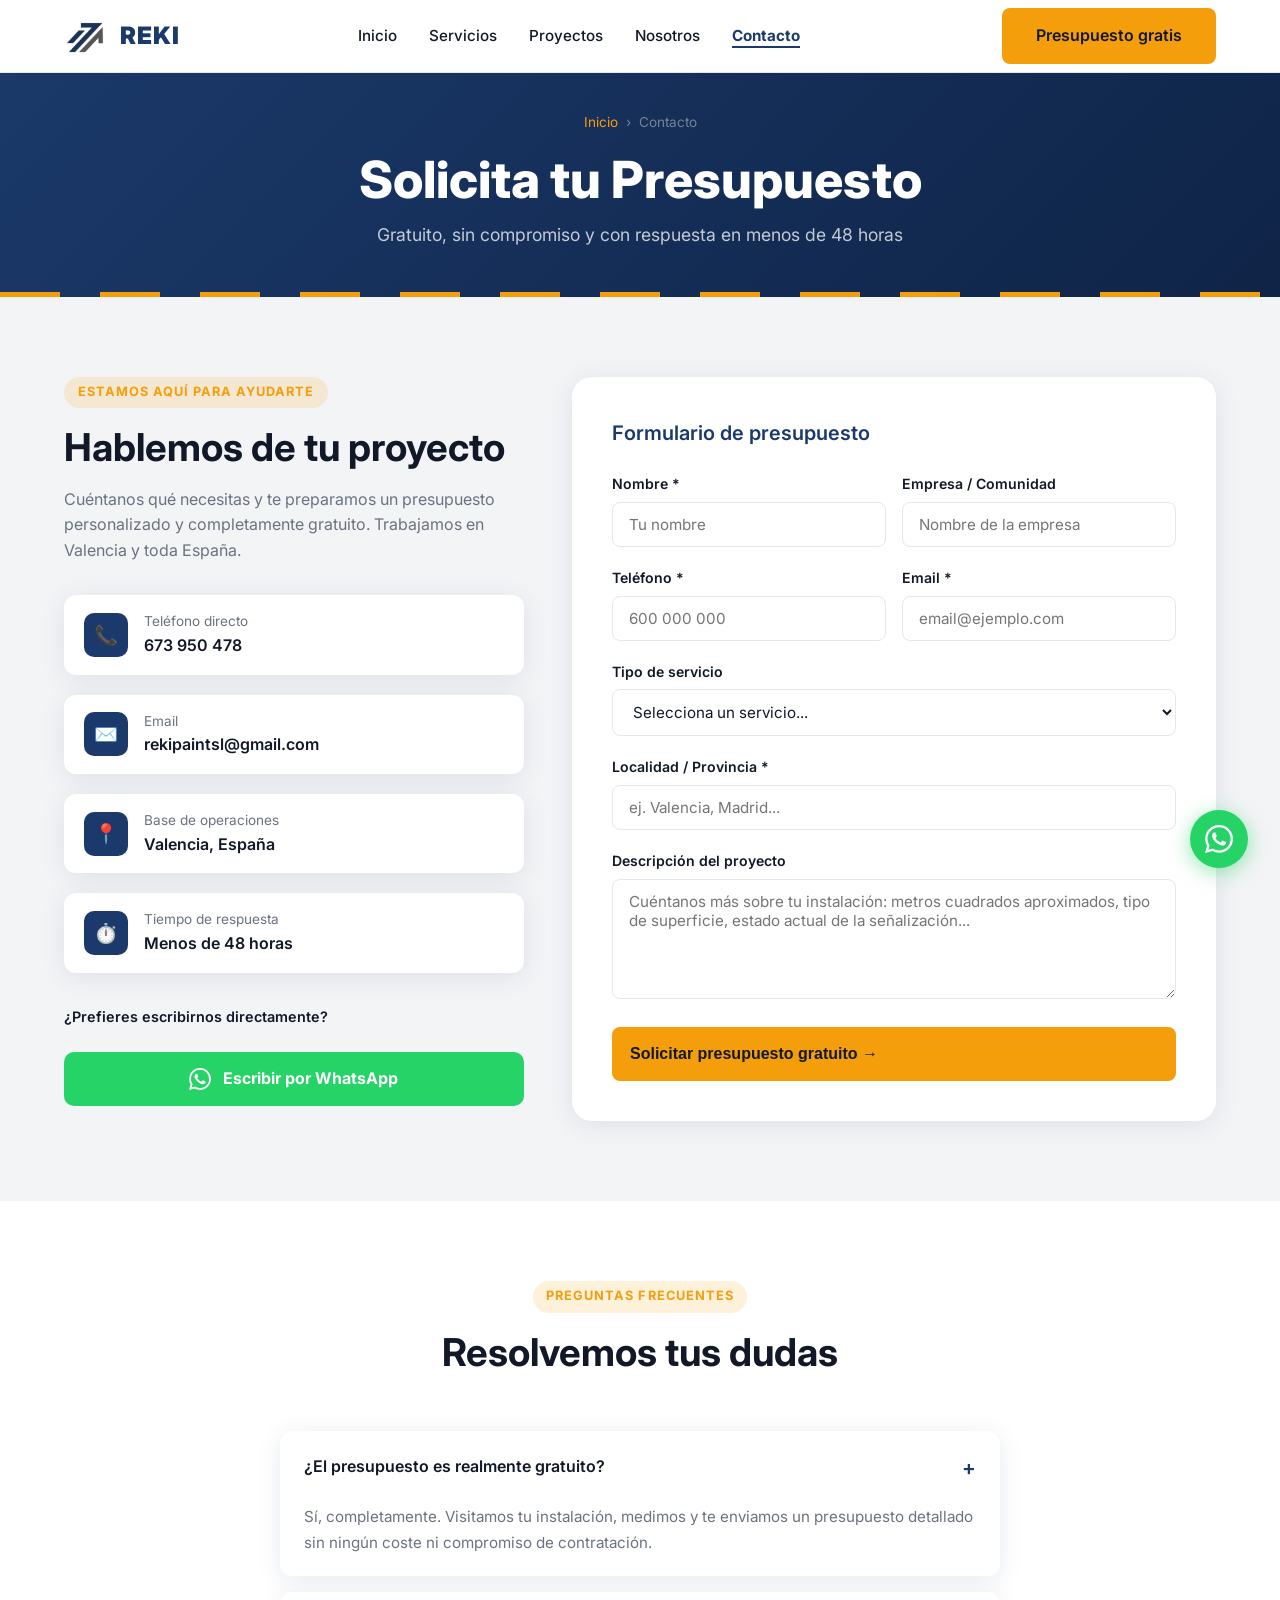
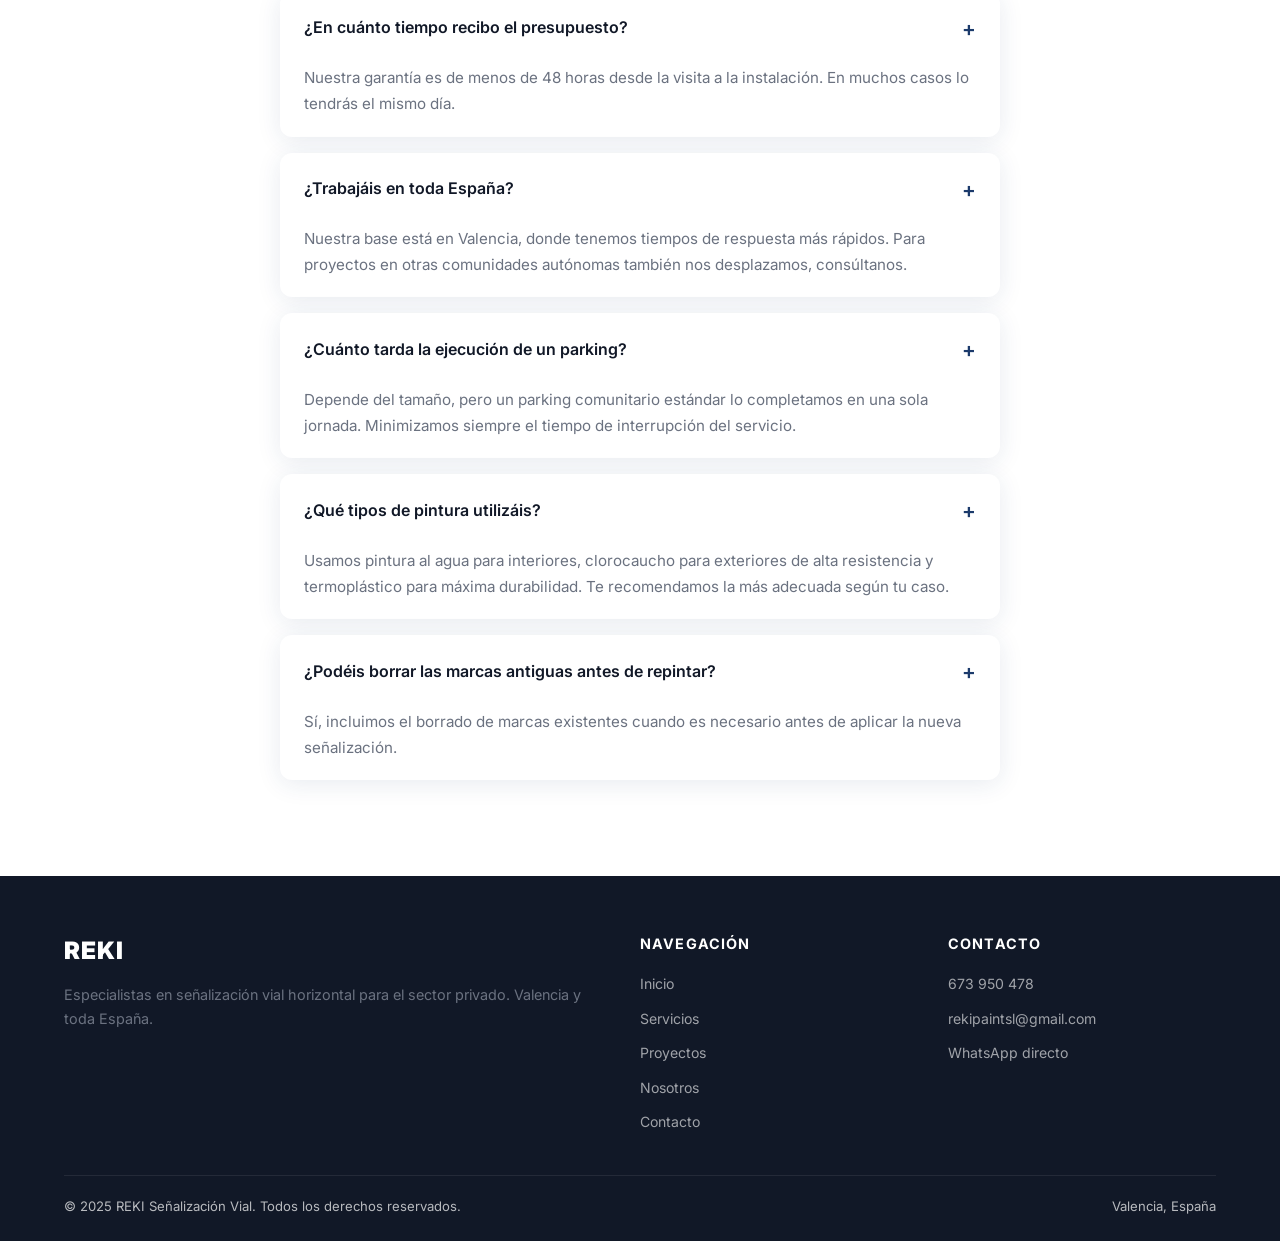
==== commit b20977a9: "Añadir favicon con el logo de la empresa https://claude.ai/code/session_01F76pGfScnEAjTYHgqrXRQe" ====
--- a/contacto.html
+++ b/contacto.html
@@ -6,6 +6,7 @@
   <title>Contacto y Presupuesto Gratis | REKI – Señalización Vial Valencia</title>
   <meta name="description" content="Solicita tu presupuesto gratuito para señalización vial en Valencia y toda España. Respondemos en menos de 48 horas. Llámanos o escríbenos por WhatsApp." />
   <link rel="canonical" href="https://rekipaint.es/contacto.html" />
+  <link rel="icon" type="image/png" href="img/IMG_1919.PNG" />
   <link rel="stylesheet" href="css/styles.css" />
   <link href="https://fonts.googleapis.com/css2?family=Inter:wght@400;500;600;700;800;900&display=swap" rel="stylesheet" />
 
--- a/css/styles.css
+++ b/css/styles.css
@@ -108,8 +108,7 @@
   position: fixed;
   top: 0; left: 0; right: 0;
   z-index: 1000;
-  background: rgba(255,255,255,.97);
-  backdrop-filter: blur(10px);
+  background: #ffffff;
   border-bottom: 1px solid var(--gris-medio);
   transition: box-shadow .3s;
 }
@@ -431,7 +430,7 @@
 
 .sectores-grid {
   display: grid;
-  grid-template-columns: repeat(auto-fit, minmax(180px, 1fr));
+  grid-template-columns: repeat(3, 1fr);
   gap: 1.25rem;
 }
 .sector-item {
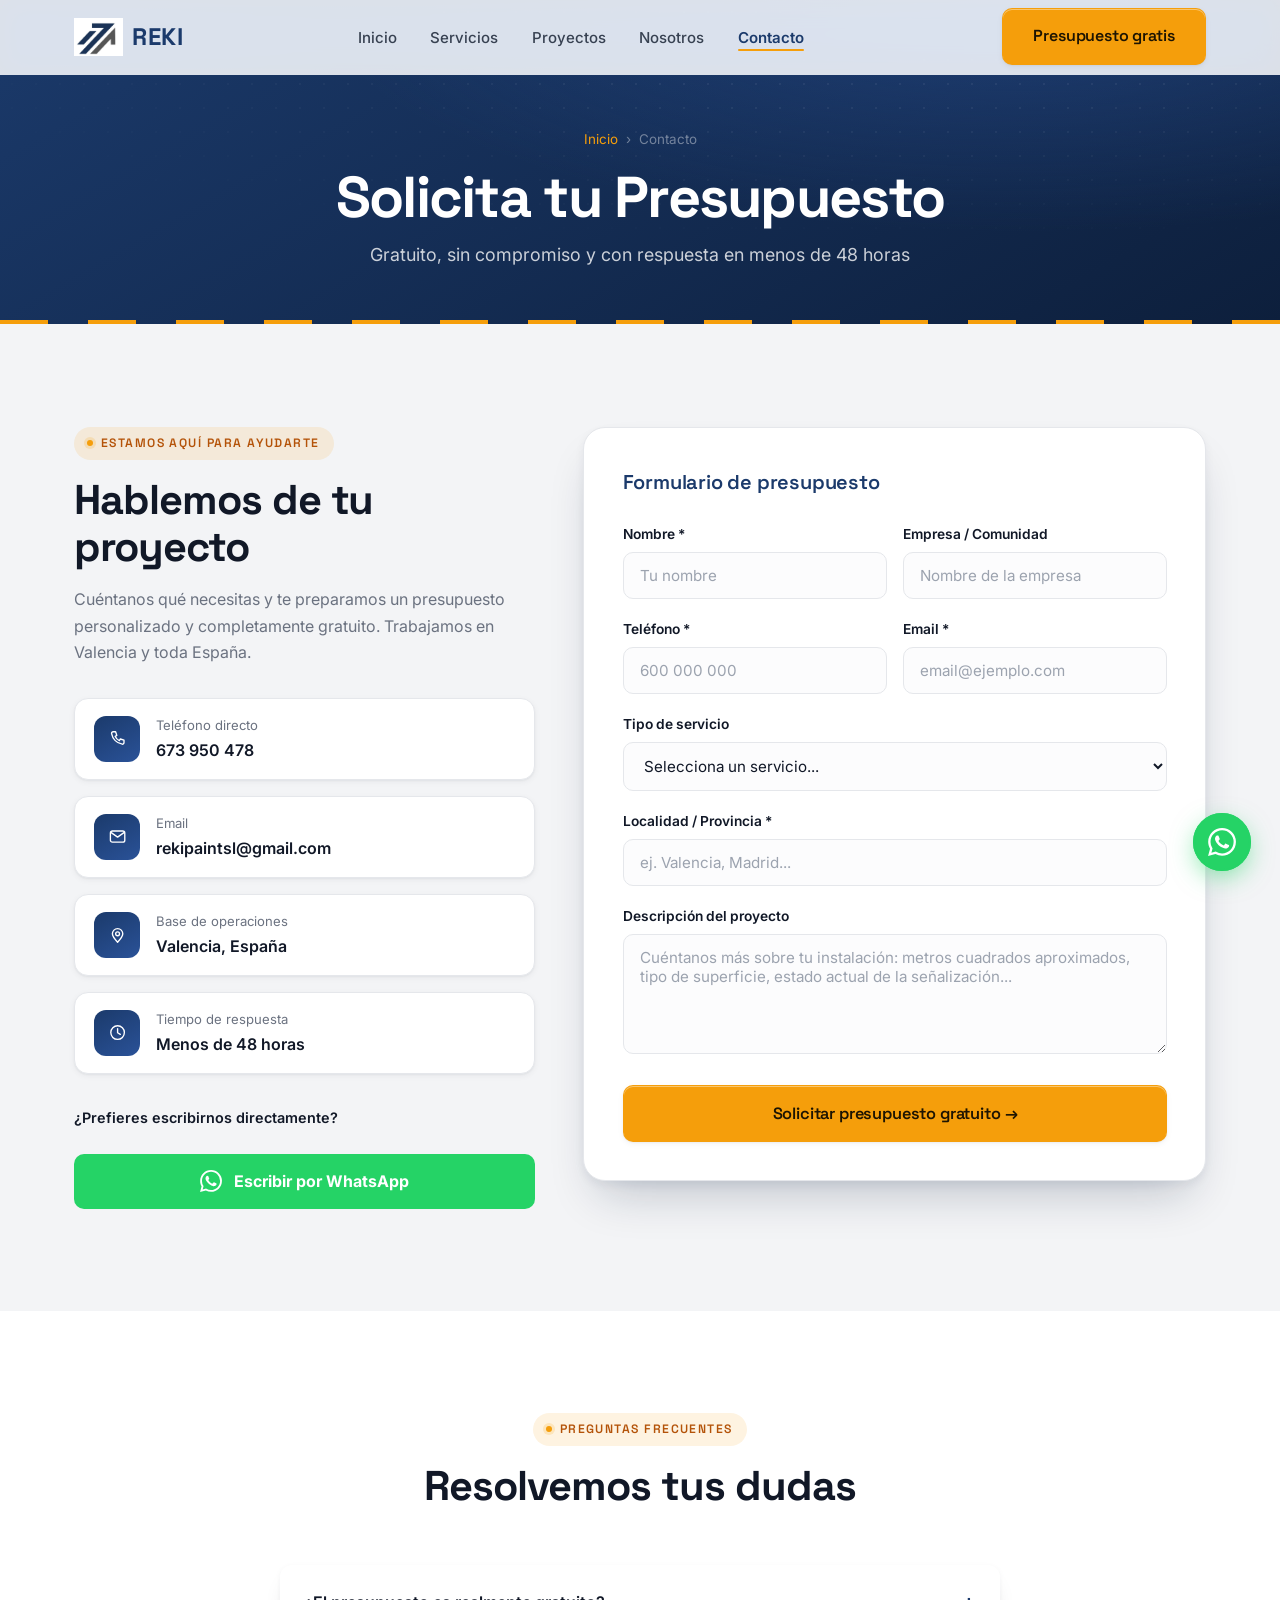
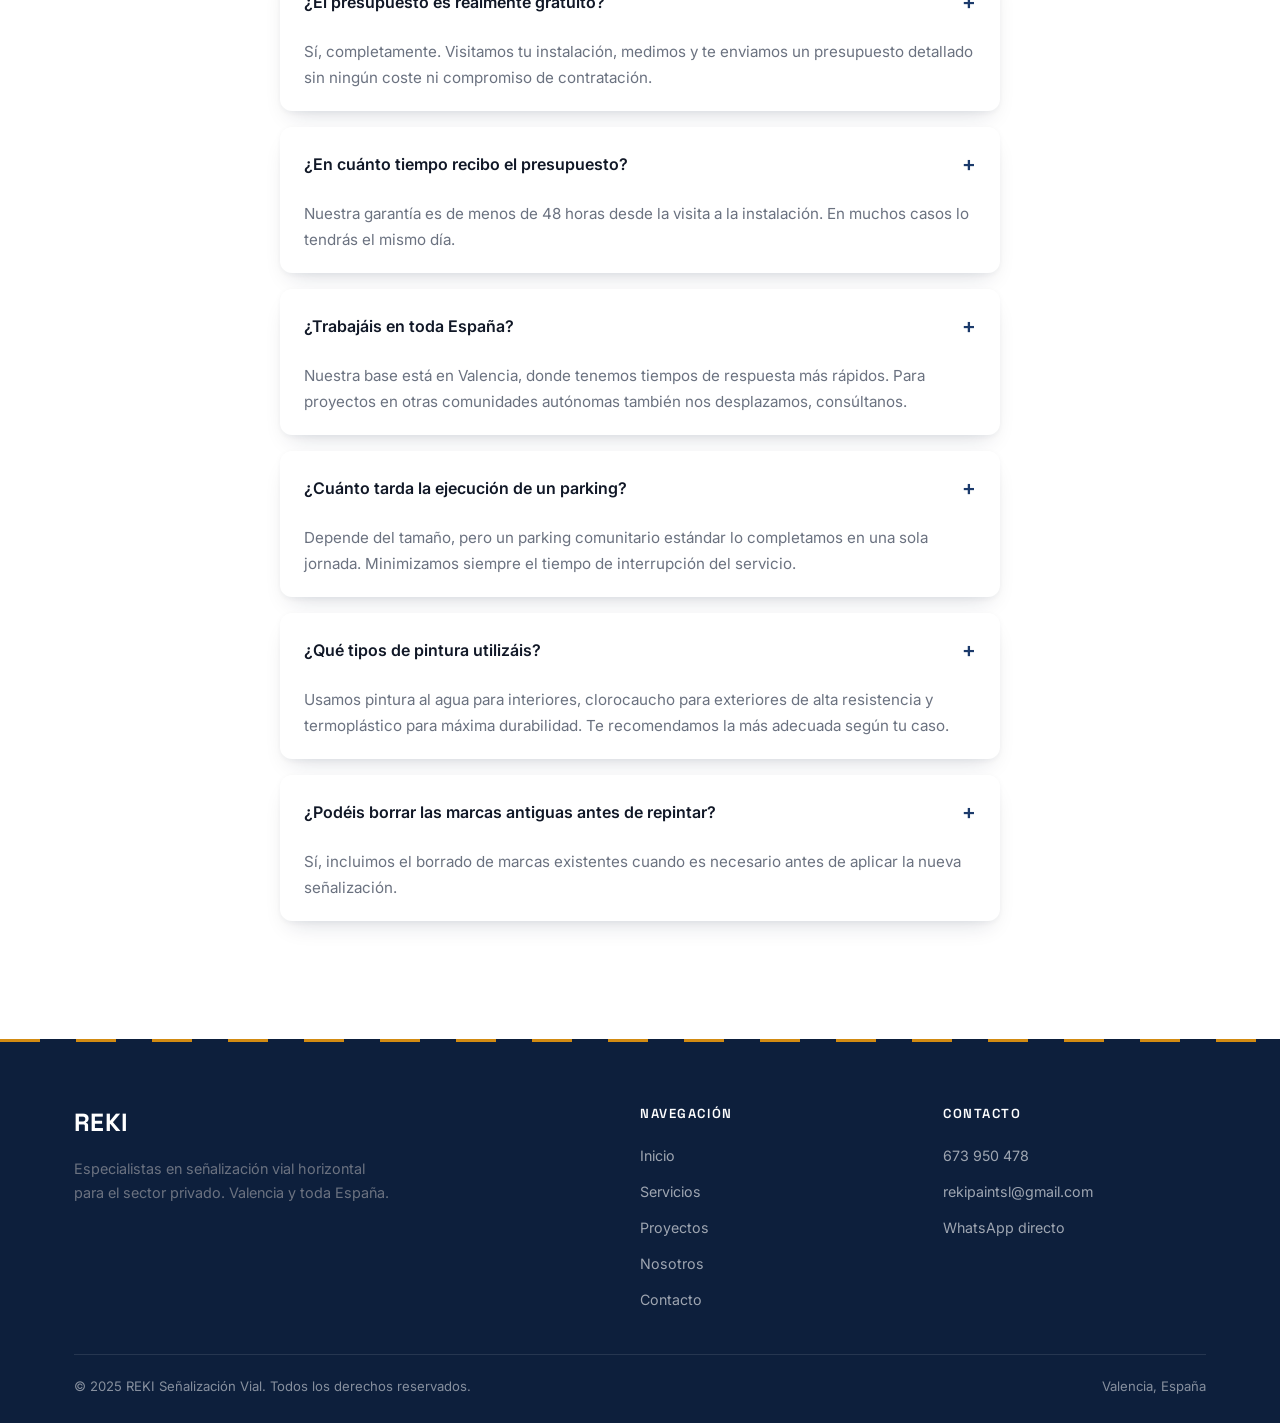
==== commit 95ba4538: "Rediseño UX/UI: iconos SVG propios, tipografía display y microinteracciones - Sustituye todos los em" ====
--- a/contacto.html
+++ b/contacto.html
@@ -8,7 +8,7 @@
   <link rel="canonical" href="https://rekipaint.es/contacto.html" />
   <link rel="icon" type="image/png" href="img/IMG_1919.PNG" />
   <link rel="stylesheet" href="css/styles.css" />
-  <link href="https://fonts.googleapis.com/css2?family=Inter:wght@400;500;600;700;800;900&display=swap" rel="stylesheet" />
+  <link href="https://fonts.googleapis.com/css2?family=Inter:wght@400;500;600;700;800;900&family=Space+Grotesk:wght@500;600;700&display=swap" rel="stylesheet" />
 
   <style>
     .wsp-btn {
@@ -55,6 +55,36 @@
   </style>
 </head>
 <body>
+<!-- Sprite de iconos REKI (line-art) -->
+<svg width="0" height="0" style="position:absolute;width:0;height:0;overflow:hidden" aria-hidden="true" focusable="false">
+<defs>
+<symbol id="i-bolt" viewBox="0 0 24 24" fill="none" stroke="currentColor" stroke-linecap="round" stroke-linejoin="round"><path d="M13 2 5 14h6l-1 8 9-13h-6z"/></symbol>
+<symbol id="i-target" viewBox="0 0 24 24" fill="none" stroke="currentColor" stroke-linecap="round" stroke-linejoin="round"><circle cx="12" cy="12" r="9"/><circle cx="12" cy="12" r="4.6"/><circle cx="12" cy="12" r="1.4" fill="currentColor" stroke="none"/></symbol>
+<symbol id="i-clipboard" viewBox="0 0 24 24" fill="none" stroke="currentColor" stroke-linecap="round" stroke-linejoin="round"><rect x="5.5" y="4.5" width="13" height="16" rx="2.5"/><rect x="9" y="2.8" width="6" height="3.6" rx="1.3"/><path d="M9 11h6M9 14.5h6M9 18h3.5"/></symbol>
+<symbol id="i-globe" viewBox="0 0 24 24" fill="none" stroke="currentColor" stroke-linecap="round" stroke-linejoin="round"><circle cx="12" cy="12" r="9"/><path d="M3 12h18"/><path d="M12 3c2.6 2.4 4 5.6 4 9s-1.4 6.6-4 9c-2.6-2.4-4-5.6-4-9s1.4-6.6 4-9z"/></symbol>
+<symbol id="i-helmet" viewBox="0 0 24 24" fill="none" stroke="currentColor" stroke-linecap="round" stroke-linejoin="round"><path d="M3.8 18.5h16.4"/><path d="M5.5 18.5a6.5 6.5 0 0 1 13 0"/><path d="M10 11.5V8.7a2 2 0 0 1 4 0v2.8"/></symbol>
+<symbol id="i-parking" viewBox="0 0 24 24" fill="none" stroke="currentColor" stroke-linecap="round" stroke-linejoin="round"><rect x="4" y="3.5" width="16" height="17" rx="3.5"/><path d="M9.6 16.5V8h3.5a2.75 2.75 0 0 1 0 5.5H9.6"/></symbol>
+<symbol id="i-factory" viewBox="0 0 24 24" fill="none" stroke="currentColor" stroke-linecap="round" stroke-linejoin="round"><path d="M3 21V10.5l5 3V10.5l5 3V8l6 3v9z"/><path d="M3 21h18"/><path d="M6.5 21v-3h2v3"/></symbol>
+<symbol id="i-store" viewBox="0 0 24 24" fill="none" stroke="currentColor" stroke-linecap="round" stroke-linejoin="round"><path d="M4.4 9.5h15.2l-1.1-4a1 1 0 0 0-1-.7H6.5a1 1 0 0 0-1 .7z"/><path d="M5.3 9.5V20h13.4V9.5"/><path d="M9.5 20v-4.6h5V20"/></symbol>
+<symbol id="i-refresh" viewBox="0 0 24 24" fill="none" stroke="currentColor" stroke-linecap="round" stroke-linejoin="round"><path d="M20.5 12a8.5 8.5 0 1 1-2.5-6"/><path d="M20.7 4v4.4h-4.4"/></symbol>
+<symbol id="i-building" viewBox="0 0 24 24" fill="none" stroke="currentColor" stroke-linecap="round" stroke-linejoin="round"><rect x="5" y="3.5" width="14" height="17" rx="1.5"/><path d="M9 7.5h2M13 7.5h2M9 11h2M13 11h2"/><path d="M10.4 20.5v-3.2h3.2v3.2"/></symbol>
+<symbol id="i-bed" viewBox="0 0 24 24" fill="none" stroke="currentColor" stroke-linecap="round" stroke-linejoin="round"><path d="M3 8v12"/><path d="M3 13h13a5 5 0 0 1 5 5v2"/><path d="M3 20h18"/><path d="M6.5 13v-2.2h3.8a2.4 2.4 0 0 1 2.4 2.2"/></symbol>
+<symbol id="i-school" viewBox="0 0 24 24" fill="none" stroke="currentColor" stroke-linecap="round" stroke-linejoin="round"><path d="M12 4 2.5 8.5 12 13l9.5-4.5z"/><path d="M6.8 10.7V15c0 1.5 2.6 2.7 5.2 2.7s5.2-1.2 5.2-2.7v-4.3"/><path d="M21.5 8.5V14"/></symbol>
+<symbol id="i-palette" viewBox="0 0 24 24" fill="none" stroke="currentColor" stroke-linecap="round" stroke-linejoin="round"><path d="M12 3a9 9 0 0 0 0 18 1.6 1.6 0 0 0 1.3-2.6 1.6 1.6 0 0 1 1.3-2.6H16a5 5 0 0 0 5-5c0-4.1-4-7.8-9-7.8z"/><circle cx="7.7" cy="11" r="1.1" fill="currentColor" stroke="none"/><circle cx="11" cy="7.9" r="1.1" fill="currentColor" stroke="none"/><circle cx="15.4" cy="9.3" r="1.1" fill="currentColor" stroke="none"/></symbol>
+<symbol id="i-shield" viewBox="0 0 24 24" fill="none" stroke="currentColor" stroke-linecap="round" stroke-linejoin="round"><path d="M12 3 19 6v5.2c0 4.6-3 7.3-7 8.8-4-1.5-7-4.2-7-8.8V6z"/></symbol>
+<symbol id="i-shield-check" viewBox="0 0 24 24" fill="none" stroke="currentColor" stroke-linecap="round" stroke-linejoin="round"><path d="M12 3 19 6v5.2c0 4.6-3 7.3-7 8.8-4-1.5-7-4.2-7-8.8V6z"/><path d="M9 11.6l2.2 2.2 4-4.3"/></symbol>
+<symbol id="i-flame" viewBox="0 0 24 24" fill="none" stroke="currentColor" stroke-linecap="round" stroke-linejoin="round"><path d="M12 3c2.5 3.2 5 5.4 5 9a5 5 0 0 1-10 0c0-1.6.6-2.8 1.6-3.8C9.3 9.7 10.6 8 12 3z"/><path d="M12 19.5a2.4 2.4 0 0 0 2.4-2.4c0-1.5-1.2-2.3-2.4-3.8-1.2 1.5-2.4 2.3-2.4 3.8A2.4 2.4 0 0 0 12 19.5z"/></symbol>
+<symbol id="i-sparkle" viewBox="0 0 24 24" fill="none" stroke="currentColor" stroke-linecap="round" stroke-linejoin="round"><path d="M11 3l1.7 5 5 1.8-5 1.7L11 17l-1.7-5.5-5-1.7 5-1.8z"/><path d="M18.5 14l.7 2.1 2.1.7-2.1.8-.7 2.1-.8-2.1-2-.8 2-.7z"/></symbol>
+<symbol id="i-phone" viewBox="0 0 24 24" fill="none" stroke="currentColor" stroke-linecap="round" stroke-linejoin="round"><path d="M6.5 3.5h3l1.5 4.5-2 1.3a11 11 0 0 0 5.2 5.2l1.3-2 4.5 1.5v3a2 2 0 0 1-2.2 2A16.5 16.5 0 0 1 4.5 5.7a2 2 0 0 1 2-2.2z"/></symbol>
+<symbol id="i-mail" viewBox="0 0 24 24" fill="none" stroke="currentColor" stroke-linecap="round" stroke-linejoin="round"><rect x="3" y="5" width="18" height="14" rx="2.5"/><path d="M3.6 6.7 12 12.6l8.4-5.9"/></symbol>
+<symbol id="i-clock" viewBox="0 0 24 24" fill="none" stroke="currentColor" stroke-linecap="round" stroke-linejoin="round"><circle cx="12" cy="12" r="8.5"/><path d="M12 7v5.2l3.4 2"/></symbol>
+<symbol id="i-pin" viewBox="0 0 24 24" fill="none" stroke="currentColor" stroke-linecap="round" stroke-linejoin="round"><path d="M12 21.5c4-4.2 6.5-7.6 6.5-10.5a6.5 6.5 0 0 0-13 0c0 2.9 2.5 6.3 6.5 10.5z"/><circle cx="12" cy="11" r="2.4"/></symbol>
+<symbol id="i-trophy" viewBox="0 0 24 24" fill="none" stroke="currentColor" stroke-linecap="round" stroke-linejoin="round"><path d="M8 4.5h8V8a4 4 0 0 1-8 0z"/><path d="M8 5.5H5.3a.8.8 0 0 0-.8 1c.3 1.9 1.7 3.3 3.7 3.3M16 5.5h2.7a.8.8 0 0 1 .8 1c-.3 1.9-1.7 3.3-3.7 3.3"/><path d="M12 12v3.5M9 19.5h6M9.6 19.5l.6-4M14.4 19.5l-.6-4"/></symbol>
+<symbol id="i-camera" viewBox="0 0 24 24" fill="none" stroke="currentColor" stroke-linecap="round" stroke-linejoin="round"><rect x="3" y="7" width="18" height="13" rx="2.5"/><path d="M8.5 7l1.4-2.2h4.2L15.5 7"/><circle cx="12" cy="13.5" r="3.4"/></symbol>
+<symbol id="i-check-circle" viewBox="0 0 24 24" fill="none" stroke="currentColor" stroke-linecap="round" stroke-linejoin="round"><circle cx="12" cy="12" r="9"/><path d="M8 12.2l2.8 2.8 5-5.2"/></symbol>
+</defs>
+</svg>
+
 
   <!-- NAVBAR -->
   <nav class="navbar" role="navigation">
@@ -103,28 +133,28 @@
 
           <div class="contacto-datos">
             <div class="contacto-dato">
-              <div class="icon">📞</div>
+              <div class="icon"><svg class="ico" aria-hidden="true"><use href="#i-phone"/></svg></div>
               <div>
                 <span>Teléfono directo</span>
                 <strong><a href="tel:+34673950478" style="color:var(--negro);">673 950 478</a></strong>
               </div>
             </div>
             <div class="contacto-dato">
-              <div class="icon">✉️</div>
+              <div class="icon"><svg class="ico" aria-hidden="true"><use href="#i-mail"/></svg></div>
               <div>
                 <span>Email</span>
                 <strong><a href="mailto:rekipaintsl@gmail.com" style="color:var(--negro);">rekipaintsl@gmail.com</a></strong>
               </div>
             </div>
             <div class="contacto-dato">
-              <div class="icon">📍</div>
+              <div class="icon"><svg class="ico" aria-hidden="true"><use href="#i-pin"/></svg></div>
               <div>
                 <span>Base de operaciones</span>
                 <strong>Valencia, España</strong>
               </div>
             </div>
             <div class="contacto-dato">
-              <div class="icon">⏱️</div>
+              <div class="icon"><svg class="ico" aria-hidden="true"><use href="#i-clock"/></svg></div>
               <div>
                 <span>Tiempo de respuesta</span>
                 <strong>Menos de 48 horas</strong>
@@ -196,7 +226,7 @@
           </form>
 
           <div id="formSuccess" class="form-success">
-            <div class="icon">✅</div>
+            <div class="icon"><svg class="ico" aria-hidden="true"><use href="#i-check-circle"/></svg></div>
             <h3 style="color:var(--negro);margin-bottom:.5rem;">¡Solicitud recibida!</h3>
             <p>Nos pondremos en contacto contigo en menos de 48 horas. Si necesitas una respuesta más rápida, llámanos al <a href="tel:+34673950478" style="color:var(--azul);font-weight:600;">673 950 478</a>.</p>
           </div>
--- a/css/styles.css
+++ b/css/styles.css
@@ -1,8 +1,10 @@
 /* ============================================
-   REKI - Señalización Vial | Estilos Globales
+   REKI · Señalización Vial — Sistema de estilos
+   Paleta navy + ámbar · tipografía Space Grotesk / Inter
    ============================================ */
 
 :root {
+  /* --- Marca (no tocar: usadas también inline en el HTML) --- */
   --azul:       #1B3A6B;
   --azul-claro: #2a5298;
   --gris:       #6B7280;
@@ -11,37 +13,92 @@
   --blanco:     #FFFFFF;
   --negro:      #111827;
   --acento:     #F59E0B;
-  --sombra:     0 4px 24px rgba(27,58,107,0.10);
+
+  /* --- Navy más profundo para degradados con cuerpo --- */
+  --azul-noche: #0d1f3c;
+
+  /* --- Tipografía --- */
+  --font-body:    'Inter', system-ui, -apple-system, 'Segoe UI', sans-serif;
+  --font-display: 'Space Grotesk', 'Inter', system-ui, sans-serif;
+
+  /* --- Escala de espaciado (con algún valor con tensión) --- */
+  --space-section: clamp(4rem, 8vw, 7rem);
+
+  /* --- Radios --- */
+  --r-sm: 10px;
+  --r-md: 16px;
+  --r-lg: 22px;
+  --r-xl: 28px;
+
+  /* --- Sombras de doble capa (ambient + key) --- */
+  --shadow-sm:  0 1px 2px rgba(13,31,60,.05), 0 2px 6px rgba(13,31,60,.05);
+  --shadow-md:  0 2px 6px rgba(13,31,60,.05), 0 12px 24px -10px rgba(13,31,60,.16);
+  --shadow-lg:  0 4px 10px rgba(13,31,60,.06), 0 26px 48px -16px rgba(13,31,60,.24);
+  --shadow-amber: 0 10px 28px -8px rgba(245,158,11,.45);
+  --shadow-blue:  0 16px 40px -14px rgba(27,58,107,.45);
+
+  /* Alias retro-compatible: el HTML usa box-shadow:var(--sombra) inline */
+  --sombra: var(--shadow-md);
+
+  /* --- Curvas de animación propias --- */
+  --ease-out: cubic-bezier(.22, .8, .26, 1);
+  --ease-spring: cubic-bezier(.34, 1.32, .54, 1);
 }
 
 *, *::before, *::after { box-sizing: border-box; margin: 0; padding: 0; }
 
-html { scroll-behavior: smooth; }
+html { scroll-behavior: smooth; -webkit-text-size-adjust: 100%; }
 
 body {
-  font-family: 'Inter', 'Segoe UI', Arial, sans-serif;
+  font-family: var(--font-body);
   color: var(--negro);
   background: var(--blanco);
-  line-height: 1.6;
+  line-height: 1.65;
+  -webkit-font-smoothing: antialiased;
+  text-rendering: optimizeLegibility;
 }
 
 a { text-decoration: none; color: inherit; }
 img { max-width: 100%; display: block; }
 ul { list-style: none; }
 
+::selection { background: var(--acento); color: var(--negro); }
+
 /* ---- TIPOGRAFÍA ---- */
-h1 { font-size: clamp(2rem, 5vw, 3.2rem); font-weight: 800; line-height: 1.15; }
-h2 { font-size: clamp(1.6rem, 4vw, 2.4rem); font-weight: 700; line-height: 1.2; }
-h3 { font-size: 1.25rem; font-weight: 600; }
+h1, h2, h3, h4 { font-family: var(--font-display); }
+h1 {
+  font-size: clamp(2.2rem, 5.4vw, 3.6rem);
+  font-weight: 700;
+  line-height: 1.04;
+  letter-spacing: -.03em;
+}
+h2 {
+  font-size: clamp(1.7rem, 4vw, 2.6rem);
+  font-weight: 700;
+  line-height: 1.12;
+  letter-spacing: -.025em;
+}
+h3 { font-size: 1.25rem; font-weight: 600; letter-spacing: -.01em; }
 p  { color: var(--gris); }
 
 .text-azul   { color: var(--azul); }
 .text-acento { color: var(--acento); }
 .text-center { text-align: center; }
 
+/* ---- Iconos SVG (heredan el tamaño del font-size del contenedor) ---- */
+.ico {
+  width: 1em;
+  height: 1em;
+  display: inline-block;
+  vertical-align: middle;
+  flex-shrink: 0;
+  stroke-width: 1.7;
+  overflow: visible;
+}
+
 /* ---- CONTENEDOR ---- */
 .container {
-  max-width: 1200px;
+  max-width: 1180px;
   margin: 0 auto;
   padding: 0 1.5rem;
 }
@@ -50,32 +107,43 @@
 .btn {
   display: inline-flex;
   align-items: center;
-  gap: .5rem;
-  padding: .85rem 2rem;
-  border-radius: 8px;
+  gap: .55rem;
+  padding: .9rem 1.9rem;
+  border-radius: var(--r-sm);
+  font-family: var(--font-display);
   font-size: 1rem;
   font-weight: 600;
+  letter-spacing: -.01em;
   cursor: pointer;
-  transition: all .25s ease;
-  border: 2px solid transparent;
-}
+  position: relative;
+  transition: transform .35s var(--ease-out),
+              box-shadow .35s var(--ease-out),
+              background .25s ease, color .25s ease;
+  border: 1.5px solid transparent;
+  will-change: transform;
+}
+.btn .ico { font-size: 1.15em; }
+
 .btn-primary {
   background: var(--acento);
-  color: var(--negro);
+  color: #1d1402;
+  box-shadow: 0 1px 0 rgba(255,255,255,.4) inset, var(--shadow-sm);
 }
 .btn-primary:hover {
-  background: #d97706;
-  transform: translateY(-2px);
-  box-shadow: 0 6px 20px rgba(245,158,11,.35);
+  background: #ffb528;
+  transform: translateY(-3px);
+  box-shadow: var(--shadow-amber);
 }
 .btn-outline {
   background: transparent;
-  border-color: var(--blanco);
+  border-color: rgba(255,255,255,.6);
   color: var(--blanco);
 }
 .btn-outline:hover {
   background: var(--blanco);
+  border-color: var(--blanco);
   color: var(--azul);
+  transform: translateY(-3px);
 }
 .btn-azul {
   background: var(--azul);
@@ -83,22 +151,33 @@
 }
 .btn-azul:hover {
   background: var(--azul-claro);
-  transform: translateY(-2px);
-  box-shadow: var(--sombra);
-}
+  transform: translateY(-3px);
+  box-shadow: var(--shadow-blue);
+}
+.btn:active { transform: translateY(-1px); }
 
 /* ---- BADGE ---- */
 .badge {
-  display: inline-block;
-  background: rgba(245,158,11,.15);
-  color: var(--acento);
-  font-size: .8rem;
-  font-weight: 700;
-  letter-spacing: .08em;
+  display: inline-flex;
+  align-items: center;
+  gap: .5rem;
+  background: rgba(245,158,11,.12);
+  color: #b45309;
+  font-family: var(--font-display);
+  font-size: .76rem;
+  font-weight: 600;
+  letter-spacing: .12em;
   text-transform: uppercase;
-  padding: .35rem .85rem;
+  padding: .4rem .9rem .4rem .8rem;
   border-radius: 999px;
-  margin-bottom: 1rem;
+  margin-bottom: 1.1rem;
+}
+.badge::before {
+  content: '';
+  width: 6px; height: 6px;
+  border-radius: 50%;
+  background: var(--acento);
+  box-shadow: 0 0 0 3px rgba(245,158,11,.18);
 }
 
 /* ============================================
@@ -108,72 +187,93 @@
   position: fixed;
   top: 0; left: 0; right: 0;
   z-index: 1000;
-  background: #ffffff;
-  border-bottom: 1px solid var(--gris-medio);
-  transition: box-shadow .3s;
-}
-.navbar.scrolled { box-shadow: var(--sombra); }
+  background: rgba(255,255,255,.85);
+  backdrop-filter: saturate(160%) blur(14px);
+  -webkit-backdrop-filter: saturate(160%) blur(14px);
+  border-bottom: 1px solid transparent;
+  transition: box-shadow .4s var(--ease-out),
+              background .4s var(--ease-out),
+              border-color .4s var(--ease-out);
+}
+.navbar.scrolled {
+  background: rgba(255,255,255,.96);
+  box-shadow: var(--shadow-md);
+  border-bottom-color: var(--gris-medio);
+}
 
 .navbar__inner {
   display: flex;
   align-items: center;
   justify-content: space-between;
-  height: 72px;
-}
+  height: 74px;
+  transition: height .4s var(--ease-out);
+}
+.navbar.scrolled .navbar__inner { height: 64px; }
 
 .navbar__logo {
   display: flex;
   align-items: center;
   gap: .6rem;
 }
-.navbar__logo img { height: 36px; width: auto; }
+.navbar__logo img {
+  height: 38px;
+  width: auto;
+  transition: transform .4s var(--ease-spring);
+}
+.navbar__logo:hover img { transform: rotate(-4deg) scale(1.04); }
 .navbar__logo span {
+  font-family: var(--font-display);
   font-size: 1.5rem;
-  font-weight: 900;
+  font-weight: 700;
   color: var(--azul);
-  letter-spacing: .04em;
+  letter-spacing: .02em;
 }
 
 .navbar__links {
   display: flex;
-  gap: 2rem;
+  gap: 2.1rem;
   align-items: center;
 }
 .navbar__links a {
-  font-size: .95rem;
+  font-size: .94rem;
   font-weight: 500;
-  color: var(--negro);
-  position: relative;
-  padding-bottom: 3px;
+  color: #374151;
+  position: relative;
+  padding-bottom: 4px;
+  transition: color .2s ease;
 }
 .navbar__links a::after {
   content: '';
   position: absolute;
   bottom: 0; left: 0;
   width: 0; height: 2px;
-  background: var(--azul);
-  transition: width .25s;
-}
+  background: var(--acento);
+  border-radius: 2px;
+  transition: width .3s var(--ease-out);
+}
+.navbar__links a:hover { color: var(--azul); }
 .navbar__links a:hover::after,
 .navbar__links a.active::after { width: 100%; }
-.navbar__links a.active { color: var(--azul); font-weight: 700; }
+.navbar__links a.active { color: var(--azul); font-weight: 600; }
 
 .navbar__cta { margin-left: 1.5rem; }
 
-/* Hamburger */
+/* Hamburguesa */
 .navbar__toggle {
   display: none;
   flex-direction: column;
   gap: 5px;
   cursor: pointer;
-  padding: 6px;
+  padding: 8px;
+  background: none;
+  border: none;
 }
 .navbar__toggle span {
   display: block;
   width: 26px; height: 2.5px;
   background: var(--azul);
   border-radius: 2px;
-  transition: all .3s;
+  transition: transform .3s var(--ease-out), opacity .2s;
 }
 .navbar__toggle.open span:nth-child(1) { transform: translateY(7.5px) rotate(45deg); }
 .navbar__toggle.open span:nth-child(2) { opacity: 0; }
@@ -186,59 +286,82 @@
   min-height: 100vh;
   display: flex;
   align-items: center;
-  background: linear-gradient(135deg, var(--azul) 0%, #0f2447 100%);
+  background:
+    radial-gradient(120% 90% at 85% 10%, rgba(42,82,152,.55) 0%, transparent 55%),
+    linear-gradient(155deg, var(--azul) 0%, var(--azul-noche) 100%);
   position: relative;
   overflow: hidden;
-  padding-top: 72px;
-}
-
+  padding-top: 74px;
+  isolation: isolate;
+}
+
+/* Trama de puntos sutil */
 .hero::before {
   content: '';
   position: absolute;
   inset: 0;
-  background: url("data:image/svg+xml,%3Csvg width='60' height='60' viewBox='0 0 60 60' xmlns='http://www.w3.org/2000/svg'%3E%3Cg fill='none' fill-rule='evenodd'%3E%3Cg fill='%23ffffff' fill-opacity='0.03'%3E%3Cpath d='M36 34v-4h-2v4h-4v2h4v4h2v-4h4v-2h-4zm0-30V0h-2v4h-4v2h4v4h2V6h4V4h-4zM6 34v-4H4v4H0v2h4v4h2v-4h4v-2H6zM6 4V0H4v4H0v2h4v4h2V6h4V4H6z'/%3E%3C/g%3E%3C/g%3E%3C/svg%3E");
-}
-
-/* Líneas decorativas tipo carretera */
+  background-image: radial-gradient(rgba(255,255,255,.07) 1px, transparent 1px);
+  background-size: 26px 26px;
+  -webkit-mask-image: radial-gradient(120% 80% at 70% 30%, #000 30%, transparent 75%);
+  mask-image: radial-gradient(120% 80% at 70% 30%, #000 30%, transparent 75%);
+  z-index: -1;
+}
+
+/* Línea-carretera inferior (firma de marca) */
 .hero::after {
   content: '';
   position: absolute;
   bottom: 0; left: 0; right: 0;
-  height: 6px;
+  height: 5px;
   background: repeating-linear-gradient(
     90deg,
-    var(--acento) 0px,
-    var(--acento) 80px,
-    transparent 80px,
-    transparent 130px
+    var(--acento) 0 70px,
+    transparent 70px 122px
   );
+  opacity: .9;
 }
 
 .hero__content {
   position: relative;
   z-index: 1;
   display: grid;
-  grid-template-columns: 1fr 1fr;
-  gap: 4rem;
-  align-items: center;
-  padding: 5rem 0;
-}
-
-.hero__text .badge { background: rgba(245,158,11,.2); color: var(--acento); }
+  grid-template-columns: 1.05fr .95fr;
+  gap: 4.5rem;
+  align-items: center;
+  padding: 5.5rem 0 6rem;
+}
+
+.hero__text .badge {
+  background: rgba(245,158,11,.16);
+  color: #fcd34d;
+}
+.hero__text .badge::before { box-shadow: 0 0 0 3px rgba(245,158,11,.22); }
 
 .hero__text h1 {
   color: var(--blanco);
-  margin-bottom: 1.25rem;
+  margin-bottom: 1.35rem;
 }
 .hero__text h1 em {
   font-style: normal;
   color: var(--acento);
+  position: relative;
+  white-space: nowrap;
+}
+/* subrayado bajo las palabras destacadas */
+.hero__text h1 em::after {
+  content: '';
+  position: absolute;
+  left: 0; right: 0; bottom: -.12em;
+  height: .12em;
+  background: var(--acento);
+  opacity: .35;
+  border-radius: 2px;
 }
 
 .hero__text p {
-  color: rgba(255,255,255,.8);
-  font-size: 1.15rem;
-  margin-bottom: 2rem;
+  color: rgba(255,255,255,.78);
+  font-size: 1.16rem;
+  margin-bottom: 2.2rem;
   max-width: 520px;
 }
 
@@ -246,127 +369,184 @@
 
 .hero__stats {
   display: flex;
-  gap: 2rem;
-  margin-top: 3rem;
+  gap: 2.5rem;
+  margin-top: 3.2rem;
   padding-top: 2rem;
-  border-top: 1px solid rgba(255,255,255,.15);
+  border-top: 1px solid rgba(255,255,255,.14);
 }
 .hero__stat strong {
   display: block;
-  font-size: 1.8rem;
-  font-weight: 800;
+  font-family: var(--font-display);
+  font-size: 1.95rem;
+  font-weight: 700;
+  letter-spacing: -.02em;
   color: var(--acento);
 }
 .hero__stat span {
-  font-size: .85rem;
+  font-size: .84rem;
+  color: rgba(255,255,255,.65);
+  line-height: 1.4;
+}
+
+.hero__visual {
+  display: flex;
+  justify-content: center;
+  align-items: center;
+  animation: floaty 7s ease-in-out infinite;
+}
+
+/* Tarjeta de servicios del hero — borde de luz, reacciona al ratón */
+.hero__card {
+  background: linear-gradient(165deg, rgba(255,255,255,.12), rgba(255,255,255,.04));
+  border: 1px solid rgba(255,255,255,.16);
+  border-radius: var(--r-xl);
+  padding: 2.2rem;
+  backdrop-filter: blur(8px);
+  width: 100%;
+  max-width: 392px;
+  box-shadow: var(--shadow-lg);
+  position: relative;
+  transition: transform .25s var(--ease-out);
+  transform-style: preserve-3d;
+}
+.hero__card::before {
+  content: '';
+  position: absolute;
+  inset: 0;
+  border-radius: inherit;
+  padding: 1px;
+  background: linear-gradient(150deg, rgba(255,255,255,.5), transparent 40%);
+  -webkit-mask: linear-gradient(#000 0 0) content-box, linear-gradient(#000 0 0);
+  -webkit-mask-composite: xor;
+          mask-composite: exclude;
+  pointer-events: none;
+}
+@keyframes floaty {
+  0%, 100% { transform: translateY(0); }
+  50%      { transform: translateY(-12px); }
+}
+.hero__card-title {
   color: rgba(255,255,255,.7);
-}
-
-.hero__visual {
-  display: flex;
-  justify-content: center;
-  align-items: center;
-}
-
-.hero__card {
-  background: rgba(255,255,255,.08);
-  border: 1px solid rgba(255,255,255,.15);
-  border-radius: 20px;
-  padding: 2.5rem;
-  backdrop-filter: blur(10px);
-  width: 100%;
-  max-width: 380px;
-}
-.hero__card-title {
-  color: var(--blanco);
-  font-size: 1rem;
-  font-weight: 700;
-  margin-bottom: 1.5rem;
+  font-family: var(--font-display);
+  font-size: .82rem;
+  font-weight: 600;
+  margin-bottom: 1.4rem;
   text-transform: uppercase;
-  letter-spacing: .06em;
-  opacity: .7;
-}
-.hero__card-items { display: flex; flex-direction: column; gap: .85rem; }
+  letter-spacing: .14em;
+}
+.hero__card-items { display: flex; flex-direction: column; gap: .7rem; }
 .hero__card-item {
   display: flex;
   align-items: center;
   gap: 1rem;
-  background: rgba(255,255,255,.07);
-  border-radius: 10px;
-  padding: .85rem 1rem;
-  color: var(--blanco);
+  background: rgba(255,255,255,.06);
+  border: 1px solid rgba(255,255,255,.07);
+  border-radius: 12px;
+  padding: .8rem .9rem;
+  color: rgba(255,255,255,.95);
   font-weight: 500;
-  font-size: .95rem;
+  font-size: .94rem;
+  transition: transform .3s var(--ease-out), background .3s ease;
+}
+.hero__card-item:hover {
+  transform: translateX(6px);
+  background: rgba(255,255,255,.11);
 }
 .hero__card-item .icon {
-  width: 40px; height: 40px;
-  background: var(--acento);
-  border-radius: 8px;
+  width: 42px; height: 42px;
+  background: linear-gradient(150deg, var(--acento), #d97706);
+  border-radius: 11px;
   display: flex;
   align-items: center;
   justify-content: center;
   font-size: 1.2rem;
+  color: #1d1402;
   flex-shrink: 0;
+  box-shadow: 0 6px 14px -4px rgba(245,158,11,.5);
 }
 
 /* ============================================
    SECCIONES GENÉRICAS
    ============================================ */
-section { padding: 5rem 0; }
+section { padding: var(--space-section) 0; }
 
 .section-header {
   text-align: center;
   max-width: 640px;
-  margin: 0 auto 3.5rem;
+  margin: 0 auto 3.4rem;
 }
 .section-header p {
-  font-size: 1.05rem;
-  margin-top: .75rem;
-}
-
-/* ============================================
-   DIFERENCIADORES / POR QUÉ REKI
-   ============================================ */
-.diferenciadores {
-  background: var(--gris-claro);
-}
+  font-size: 1.06rem;
+  margin-top: .8rem;
+}
+
+/* Variante asimétrica para romper la monotonía */
+.section-header--left {
+  text-align: left;
+  margin-left: 0;
+  max-width: 600px;
+}
+.section-header--left h2 { position: relative; padding-left: 1.1rem; }
+.section-header--left h2::before {
+  content: '';
+  position: absolute;
+  left: 0; top: .12em; bottom: .12em;
+  width: 4px; border-radius: 2px;
+  background: linear-gradient(var(--acento), #d97706);
+}
+
+/* ============================================
+   DIFERENCIADORES
+   ============================================ */
+.diferenciadores { background: var(--gris-claro); }
 
 .dif-grid {
   display: grid;
-  grid-template-columns: repeat(auto-fit, minmax(240px, 1fr));
-  gap: 1.5rem;
+  grid-template-columns: repeat(auto-fit, minmax(238px, 1fr));
+  gap: 1.4rem;
 }
 
 .dif-card {
   background: var(--blanco);
-  border-radius: 16px;
-  padding: 2rem;
-  box-shadow: var(--sombra);
-  transition: transform .25s, box-shadow .25s;
+  border: 1px solid var(--gris-medio);
+  border-radius: var(--r-md);
+  padding: 2.1rem 1.9rem 1.95rem;
+  box-shadow: var(--shadow-sm);
+  transition: transform .4s var(--ease-out), box-shadow .4s var(--ease-out), border-color .3s ease;
   position: relative;
   overflow: hidden;
 }
 .dif-card::before {
   content: '';
   position: absolute;
-  top: 0; left: 0;
-  width: 4px; height: 100%;
-  background: var(--azul);
-  transition: width .25s;
-}
-.dif-card:hover { transform: translateY(-4px); box-shadow: 0 12px 36px rgba(27,58,107,.15); }
-.dif-card:hover::before { width: 6px; }
+  top: 0; left: 0; right: 0;
+  height: 3px;
+  background: linear-gradient(90deg, var(--azul), var(--acento));
+  transform: scaleX(0);
+  transform-origin: left;
+  transition: transform .45s var(--ease-out);
+}
+.dif-card:hover {
+  transform: translateY(-6px);
+  box-shadow: var(--shadow-lg);
+  border-color: transparent;
+}
+.dif-card:hover::before { transform: scaleX(1); }
 
 .dif-card__icon {
-  width: 52px; height: 52px;
-  background: linear-gradient(135deg, var(--azul), var(--azul-claro));
-  border-radius: 12px;
+  width: 54px; height: 54px;
+  background: linear-gradient(150deg, var(--azul), var(--azul-claro));
+  border-radius: 14px;
   display: flex;
   align-items: center;
   justify-content: center;
-  font-size: 1.5rem;
-  margin-bottom: 1rem;
-}
+  font-size: 1.55rem;
+  color: #fff;
+  margin-bottom: 1.15rem;
+  box-shadow: 0 8px 18px -6px rgba(27,58,107,.5);
+  transition: transform .5s var(--ease-spring);
+}
+.dif-card:hover .dif-card__icon { transform: translateY(-3px) rotate(-5deg); }
 .dif-card h3 { margin-bottom: .5rem; color: var(--negro); }
 
 /* ============================================
@@ -374,53 +554,70 @@
    ============================================ */
 .servicios-grid {
   display: grid;
-  grid-template-columns: repeat(auto-fit, minmax(280px, 1fr));
-  gap: 2rem;
+  grid-template-columns: repeat(auto-fit, minmax(278px, 1fr));
+  gap: 1.8rem;
 }
 
 .servicio-card {
-  border-radius: 16px;
+  border-radius: var(--r-md);
   overflow: hidden;
-  box-shadow: var(--sombra);
-  transition: transform .25s, box-shadow .25s;
+  box-shadow: var(--shadow-sm);
+  transition: transform .4s var(--ease-out), box-shadow .4s var(--ease-out);
   background: var(--blanco);
   border: 1px solid var(--gris-medio);
 }
 .servicio-card:hover {
-  transform: translateY(-6px);
-  box-shadow: 0 16px 48px rgba(27,58,107,.15);
+  transform: translateY(-8px);
+  box-shadow: var(--shadow-lg);
 }
 
 .servicio-card__header {
-  background: linear-gradient(135deg, var(--azul) 0%, #0f2447 100%);
-  padding: 2rem;
+  background: linear-gradient(150deg, var(--azul) 0%, var(--azul-noche) 100%);
+  padding: 1.9rem;
   display: flex;
   align-items: center;
   gap: 1rem;
+  position: relative;
+  overflow: hidden;
+}
+.servicio-card__header::after {
+  content: '';
+  position: absolute;
+  bottom: 0; left: 0; right: 0;
+  height: 3px;
+  background: repeating-linear-gradient(90deg, var(--acento) 0 22px, transparent 22px 40px);
+  opacity: .8;
 }
 .servicio-card__header .icon {
-  font-size: 2.2rem;
+  font-size: 2rem;
+  color: var(--acento);
+  display: inline-flex;
 }
 .servicio-card__header h3 {
   color: var(--blanco);
   font-size: 1.15rem;
 }
 
-.servicio-card__body { padding: 1.5rem; }
+.servicio-card__body { padding: 1.6rem; }
 .servicio-card__body p { margin-bottom: 1.25rem; font-size: .95rem; }
-.servicio-card__list { display: flex; flex-direction: column; gap: .5rem; }
+.servicio-card__list { display: flex; flex-direction: column; gap: .55rem; }
 .servicio-card__list li {
   display: flex;
-  align-items: center;
+  align-items: flex-start;
   gap: .6rem;
-  font-size: .9rem;
-  color: var(--gris);
+  font-size: .92rem;
+  color: #4b5563;
 }
 .servicio-card__list li::before {
-  content: '✓';
-  color: var(--acento);
-  font-weight: 700;
+  content: '';
+  width: 18px; height: 18px;
+  margin-top: .12em;
   flex-shrink: 0;
+  border-radius: 50%;
+  background-color: rgba(245,158,11,.16);
+  background-image: url("data:image/svg+xml,%3Csvg xmlns='http://www.w3.org/2000/svg' width='12' height='12' viewBox='0 0 24 24' fill='none' stroke='%23b45309' stroke-width='3' stroke-linecap='round' stroke-linejoin='round'%3E%3Cpolyline points='20 6 9 17 4 12'/%3E%3C/svg%3E");
+  background-repeat: no-repeat;
+  background-position: center;
 }
 
 /* ============================================
@@ -431,73 +628,102 @@
 .sectores-grid {
   display: grid;
   grid-template-columns: repeat(3, 1fr);
-  gap: 1.25rem;
+  gap: 1.2rem;
 }
 .sector-item {
   background: var(--blanco);
-  border-radius: 14px;
-  padding: 1.75rem 1.25rem;
+  border-radius: var(--r-md);
+  padding: 1.9rem 1.25rem;
   text-align: center;
-  box-shadow: var(--sombra);
-  transition: transform .2s;
-  border: 2px solid transparent;
+  box-shadow: var(--shadow-sm);
+  border: 1px solid var(--gris-medio);
+  transition: transform .35s var(--ease-out), border-color .3s ease, background .3s ease;
 }
 .sector-item:hover {
-  transform: translateY(-4px);
+  transform: translateY(-5px);
   border-color: var(--azul);
-}
-.sector-item .icon { font-size: 2.4rem; margin-bottom: .75rem; }
-.sector-item h4 { font-size: .95rem; color: var(--negro); font-weight: 600; }
-
-/* ============================================
-   PROCESO / CÓMO TRABAJAMOS
+  background: linear-gradient(180deg, #fff, #fbfcfe);
+}
+.sector-item .icon {
+  font-size: 2.3rem;
+  color: var(--azul);
+  margin-bottom: .8rem;
+  display: inline-flex;
+  transition: transform .4s var(--ease-spring), color .3s ease;
+}
+.sector-item:hover .icon { transform: scale(1.12) translateY(-2px); color: var(--azul-claro); }
+.sector-item h4 {
+  font-family: var(--font-body);
+  font-size: .95rem;
+  color: var(--negro);
+  font-weight: 600;
+}
+
+/* ============================================
+   PROCESO
    ============================================ */
 .proceso-steps {
   display: grid;
-  grid-template-columns: repeat(auto-fit, minmax(200px, 1fr));
+  grid-template-columns: repeat(auto-fit, minmax(208px, 1fr));
   gap: 1.5rem;
   position: relative;
 }
-
+/* línea de conexión punteada entre pasos (desktop) */
+.proceso-steps::before {
+  content: '';
+  position: absolute;
+  top: 52px; left: 12%; right: 12%;
+  height: 2px;
+  background: repeating-linear-gradient(90deg, var(--gris-medio) 0 8px, transparent 8px 16px);
+  z-index: 0;
+}
 .paso {
   text-align: center;
-  padding: 2rem 1.5rem;
-  position: relative;
+  padding: 1.5rem 1.25rem;
+  position: relative;
+  z-index: 1;
 }
 .paso__num {
-  width: 56px; height: 56px;
-  background: var(--azul);
+  width: 60px; height: 60px;
+  background: linear-gradient(150deg, var(--azul), var(--azul-claro));
   color: var(--blanco);
-  font-size: 1.4rem;
-  font-weight: 800;
+  font-family: var(--font-display);
+  font-size: 1.45rem;
+  font-weight: 700;
   border-radius: 50%;
   display: flex;
   align-items: center;
   justify-content: center;
-  margin: 0 auto 1rem;
-}
+  margin: 0 auto 1.1rem;
+  box-shadow: 0 10px 22px -8px rgba(27,58,107,.55);
+  border: 4px solid var(--blanco);
+  transition: transform .4s var(--ease-spring);
+}
+.paso:hover .paso__num { transform: translateY(-4px) scale(1.05); }
 .paso h3 { margin-bottom: .5rem; }
 
 /* ============================================
    CTA BANNER
    ============================================ */
 .cta-banner {
-  background: linear-gradient(135deg, var(--azul) 0%, #0f2447 100%);
+  background:
+    radial-gradient(90% 120% at 15% 0%, rgba(42,82,152,.55) 0%, transparent 55%),
+    linear-gradient(150deg, var(--azul) 0%, var(--azul-noche) 100%);
   color: var(--blanco);
   text-align: center;
-  padding: 5rem 0;
+  padding: var(--space-section) 0;
   position: relative;
   overflow: hidden;
 }
 .cta-banner::before {
   content: '';
   position: absolute;
-  bottom: 0; left: 0; right: 0;
-  height: 5px;
-  background: repeating-linear-gradient(90deg, var(--acento) 0px, var(--acento) 60px, transparent 60px, transparent 100px);
+  top: 0; left: 0; right: 0;
+  height: 4px;
+  background: repeating-linear-gradient(90deg, var(--acento) 0 48px, transparent 48px 88px);
 }
 .cta-banner h2 { color: var(--blanco); margin-bottom: 1rem; }
-.cta-banner p { color: rgba(255,255,255,.8); font-size: 1.1rem; margin-bottom: 2rem; }
+.cta-banner p { color: rgba(255,255,255,.8); font-size: 1.12rem; margin-bottom: 2.1rem; max-width: 560px; margin-left: auto; margin-right: auto; }
 .cta-banner__buttons { display: flex; gap: 1rem; justify-content: center; flex-wrap: wrap; }
 
 /* ============================================
@@ -505,37 +731,40 @@
    ============================================ */
 .galeria-grid {
   display: grid;
-  grid-template-columns: repeat(auto-fit, minmax(280px, 1fr));
+  grid-template-columns: repeat(auto-fit, minmax(278px, 1fr));
   gap: 1.5rem;
 }
 .galeria-item {
-  border-radius: 14px;
+  border-radius: var(--r-md);
   overflow: hidden;
   aspect-ratio: 4/3;
-  background: var(--gris-medio);
+  background: linear-gradient(160deg, #eef1f6, var(--gris-medio));
   display: flex;
   align-items: center;
   justify-content: center;
   position: relative;
-  box-shadow: var(--sombra);
+  box-shadow: var(--shadow-sm);
+  border: 1px solid var(--gris-medio);
 }
 .galeria-item img {
   width: 100%; height: 100%;
   object-fit: cover;
-  transition: transform .4s;
-}
-.galeria-item:hover img { transform: scale(1.05); }
+  transition: transform .5s var(--ease-out);
+}
+.galeria-item:hover img { transform: scale(1.06); }
 .galeria-placeholder {
   display: flex;
   flex-direction: column;
   align-items: center;
   justify-content: center;
-  gap: .75rem;
+  gap: .7rem;
   color: var(--gris);
   font-size: .9rem;
   height: 100%;
-}
-.galeria-placeholder .icon { font-size: 2.5rem; opacity: .4; }
+  text-align: center;
+  padding: 1rem;
+}
+.galeria-placeholder .icon { font-size: 2.5rem; color: var(--azul); opacity: .35; }
 
 /* ============================================
    CONTACTO
@@ -544,7 +773,7 @@
 
 .contacto-grid {
   display: grid;
-  grid-template-columns: 1fr 1.4fr;
+  grid-template-columns: 1fr 1.35fr;
   gap: 3rem;
   align-items: start;
 }
@@ -552,42 +781,47 @@
 .contacto-info h2 { margin-bottom: 1rem; }
 .contacto-info p { margin-bottom: 2rem; }
 
-.contacto-datos { display: flex; flex-direction: column; gap: 1.25rem; }
+.contacto-datos { display: flex; flex-direction: column; gap: 1rem; }
 .contacto-dato {
   display: flex;
   align-items: center;
   gap: 1rem;
   background: var(--blanco);
+  border: 1px solid var(--gris-medio);
+  border-radius: 14px;
+  padding: 1rem 1.2rem;
+  box-shadow: var(--shadow-sm);
+  transition: transform .3s var(--ease-out), box-shadow .3s ease;
+}
+.contacto-dato:hover { transform: translateX(5px); box-shadow: var(--shadow-md); }
+.contacto-dato .icon {
+  width: 46px; height: 46px;
+  background: linear-gradient(150deg, var(--azul), var(--azul-claro));
   border-radius: 12px;
-  padding: 1rem 1.25rem;
-  box-shadow: var(--sombra);
-}
-.contacto-dato .icon {
-  width: 44px; height: 44px;
-  background: var(--azul);
-  border-radius: 10px;
   display: flex;
   align-items: center;
   justify-content: center;
   font-size: 1.2rem;
+  color: #fff;
   flex-shrink: 0;
 }
-.contacto-dato span { font-size: .85rem; color: var(--gris); display: block; }
+.contacto-dato span { font-size: .82rem; color: var(--gris); display: block; }
 .contacto-dato strong { color: var(--negro); font-weight: 600; }
 
 /* Formulario */
 .form-card {
   background: var(--blanco);
-  border-radius: 20px;
-  padding: 2.5rem;
-  box-shadow: var(--sombra);
+  border: 1px solid var(--gris-medio);
+  border-radius: var(--r-lg);
+  padding: 2.4rem;
+  box-shadow: var(--shadow-lg);
 }
 .form-card h3 { margin-bottom: 1.5rem; color: var(--azul); }
 
-.form-group { margin-bottom: 1.25rem; }
+.form-group { margin-bottom: 1.2rem; }
 .form-group label {
   display: block;
-  font-size: .88rem;
+  font-size: .86rem;
   font-weight: 600;
   color: var(--negro);
   margin-bottom: .4rem;
@@ -596,29 +830,34 @@
 .form-group select,
 .form-group textarea {
   width: 100%;
-  padding: .75rem 1rem;
+  padding: .8rem 1rem;
   border: 1.5px solid var(--gris-medio);
-  border-radius: 8px;
+  border-radius: var(--r-sm);
   font-size: .95rem;
   font-family: inherit;
   color: var(--negro);
-  background: var(--blanco);
-  transition: border-color .2s, box-shadow .2s;
+  background: #fcfcfd;
+  transition: border-color .2s, box-shadow .2s, background .2s;
   outline: none;
 }
+.form-group input::placeholder,
+.form-group textarea::placeholder { color: #9ca3af; }
 .form-group input:focus,
 .form-group select:focus,
 .form-group textarea:focus {
   border-color: var(--azul);
-  box-shadow: 0 0 0 3px rgba(27,58,107,.1);
+  background: #fff;
+  box-shadow: 0 0 0 4px rgba(27,58,107,.1);
 }
 .form-group textarea { resize: vertical; min-height: 120px; }
 .form-row { display: grid; grid-template-columns: 1fr 1fr; gap: 1rem; }
 
 .form-submit {
   width: 100%;
-  padding: 1rem;
-  font-size: 1rem;
+  padding: 1.05rem;
+  font-size: 1.02rem;
+  justify-content: center;
+  margin-top: .3rem;
 }
 
 .form-success {
@@ -627,54 +866,65 @@
   padding: 2rem;
   color: #059669;
 }
-.form-success .icon { font-size: 3rem; margin-bottom: 1rem; }
+.form-success .icon { font-size: 3rem; margin-bottom: 1rem; color: #059669; display: inline-flex; }
 
 /* ============================================
    FOOTER
    ============================================ */
 .footer {
-  background: var(--negro);
+  background: var(--azul-noche);
   color: rgba(255,255,255,.7);
-  padding: 3.5rem 0 1.5rem;
+  padding: 4rem 0 1.6rem;
+  position: relative;
+}
+.footer::before {
+  content: '';
+  position: absolute;
+  top: 0; left: 0; right: 0;
+  height: 3px;
+  background: repeating-linear-gradient(90deg, var(--acento) 0 40px, transparent 40px 76px);
+  opacity: .85;
 }
 .footer__grid {
   display: grid;
   grid-template-columns: 2fr 1fr 1fr;
   gap: 2.5rem;
-  margin-bottom: 2.5rem;
+  margin-bottom: 2.6rem;
 }
 .footer__brand .logo {
-  font-size: 1.5rem;
-  font-weight: 900;
+  font-family: var(--font-display);
+  font-size: 1.55rem;
+  font-weight: 700;
   color: var(--blanco);
-  letter-spacing: .04em;
-  margin-bottom: .75rem;
-}
-.footer__brand p { font-size: .9rem; line-height: 1.7; }
+  letter-spacing: .02em;
+  margin-bottom: .8rem;
+}
+.footer__brand p { font-size: .9rem; line-height: 1.7; max-width: 320px; }
 
 .footer h4 {
   color: var(--blanco);
-  font-size: .9rem;
-  font-weight: 700;
+  font-size: .82rem;
+  font-weight: 600;
   text-transform: uppercase;
-  letter-spacing: .08em;
-  margin-bottom: 1rem;
-}
-.footer ul { display: flex; flex-direction: column; gap: .55rem; }
+  letter-spacing: .12em;
+  margin-bottom: 1.1rem;
+}
+.footer ul { display: flex; flex-direction: column; gap: .6rem; }
 .footer ul a {
-  font-size: .88rem;
+  font-size: .89rem;
   color: rgba(255,255,255,.6);
-  transition: color .2s;
-}
-.footer ul a:hover { color: var(--acento); }
+  transition: color .2s ease, padding-left .2s ease;
+}
+.footer ul a:hover { color: var(--acento); padding-left: 4px; }
 
 .footer__bottom {
-  border-top: 1px solid rgba(255,255,255,.08);
-  padding-top: 1.25rem;
+  border-top: 1px solid rgba(255,255,255,.1);
+  padding-top: 1.3rem;
   display: flex;
   justify-content: space-between;
   align-items: center;
   font-size: .82rem;
+  color: rgba(255,255,255,.5);
 }
 
 /* ============================================
@@ -682,8 +932,8 @@
    ============================================ */
 .whatsapp-float {
   position: fixed;
-  bottom: 2rem;
-  right: 2rem;
+  bottom: 1.8rem;
+  right: 1.8rem;
   z-index: 999;
   background: #25D366;
   color: var(--blanco);
@@ -692,66 +942,116 @@
   display: flex;
   align-items: center;
   justify-content: center;
-  box-shadow: 0 4px 20px rgba(37,211,102,.5);
-  font-size: 1.6rem;
-  transition: transform .2s, box-shadow .2s;
-  text-decoration: none;
+  box-shadow: 0 8px 26px -4px rgba(37,211,102,.6);
+  transition: transform .35s var(--ease-spring), box-shadow .3s ease;
+}
+.whatsapp-float::before {
+  content: '';
+  position: absolute;
+  inset: 0;
+  border-radius: 50%;
+  border: 2px solid #25D366;
+  animation: wa-pulse 2.6s ease-out infinite;
+}
+@keyframes wa-pulse {
+  0%   { transform: scale(1);   opacity: .7; }
+  70%  { transform: scale(1.5); opacity: 0; }
+  100% { opacity: 0; }
 }
 .whatsapp-float:hover {
-  transform: scale(1.1);
-  box-shadow: 0 6px 28px rgba(37,211,102,.65);
-}
-
-/* ============================================
-   PÁGINAS INTERIORES - HERO PEQUEÑO
+  transform: scale(1.1) rotate(4deg);
+  box-shadow: 0 10px 34px -2px rgba(37,211,102,.7);
+}
+
+/* ============================================
+   PÁGINAS INTERIORES — HERO PEQUEÑO
    ============================================ */
 .page-hero {
-  background: linear-gradient(135deg, var(--azul) 0%, #0f2447 100%);
-  padding: 7rem 0 3rem;
+  background:
+    radial-gradient(100% 130% at 80% 0%, rgba(42,82,152,.5) 0%, transparent 55%),
+    linear-gradient(150deg, var(--azul) 0%, var(--azul-noche) 100%);
+  padding: 8rem 0 3.4rem;
   text-align: center;
   position: relative;
   overflow: hidden;
+  isolation: isolate;
+}
+.page-hero::before {
+  content: '';
+  position: absolute;
+  inset: 0;
+  background-image: radial-gradient(rgba(255,255,255,.06) 1px, transparent 1px);
+  background-size: 24px 24px;
+  -webkit-mask-image: radial-gradient(110% 80% at 70% 20%, #000 20%, transparent 75%);
+  mask-image: radial-gradient(110% 80% at 70% 20%, #000 20%, transparent 75%);
+  z-index: -1;
 }
 .page-hero::after {
   content: '';
   position: absolute;
   bottom: 0; left: 0; right: 0;
-  height: 5px;
-  background: repeating-linear-gradient(90deg, var(--acento) 0px, var(--acento) 60px, transparent 60px, transparent 100px);
-}
-.page-hero h1 { color: var(--blanco); margin-bottom: .75rem; }
-.page-hero p { color: rgba(255,255,255,.75); font-size: 1.1rem; }
+  height: 4px;
+  background: repeating-linear-gradient(90deg, var(--acento) 0 48px, transparent 48px 88px);
+}
+.page-hero h1 { color: var(--blanco); margin-bottom: .8rem; }
+.page-hero p { color: rgba(255,255,255,.78); font-size: 1.12rem; max-width: 620px; margin: 0 auto; }
 .breadcrumb {
   display: flex;
   justify-content: center;
   gap: .5rem;
-  font-size: .85rem;
+  font-size: .84rem;
   color: rgba(255,255,255,.5);
-  margin-bottom: 1rem;
-}
-.breadcrumb a { color: var(--acento); }
+  margin-bottom: 1.1rem;
+}
+.breadcrumb a { color: var(--acento); transition: opacity .2s; }
+.breadcrumb a:hover { opacity: .75; }
 .breadcrumb span { color: rgba(255,255,255,.4); }
 
 /* ============================================
+   UTILIDADES RESPONSIVE
+   ============================================ */
+.grid-two-col {
+  display: grid;
+  grid-template-columns: 1fr 1fr;
+  align-items: center;
+}
+
+/* ============================================
+   REVELADO AL HACER SCROLL (lo activa main.js)
+   ============================================ */
+.reveal {
+  opacity: 0;
+  transform: translateY(26px);
+  transition: opacity .7s var(--ease-out), transform .7s var(--ease-out);
+  will-change: opacity, transform;
+}
+.reveal.visible { opacity: 1; transform: none; }
+
+/* ============================================
    RESPONSIVE
    ============================================ */
-@media (max-width: 900px) {
-  .hero__content { grid-template-columns: 1fr; gap: 2.5rem; }
+@media (max-width: 980px) {
+  .hero__content { grid-template-columns: 1fr; gap: 2.8rem; padding: 4.5rem 0 5rem; }
   .hero__visual { display: none; }
   .contacto-grid { grid-template-columns: 1fr; }
   .footer__grid { grid-template-columns: 1fr 1fr; }
+  .grid-two-col { grid-template-columns: 1fr; gap: 2.5rem !important; }
+  .servicio-detalle { grid-template-columns: 1fr !important; gap: 2.2rem !important; }
+  .servicio-detalle > div[style*="order:1"] { order: 0 !important; }
+  .servicio-detalle > div[style*="order:2"] { order: 0 !important; }
 }
 
 @media (max-width: 768px) {
   .navbar__links {
     display: none;
     position: absolute;
-    top: 72px; left: 0; right: 0;
-    background: var(--blanco);
+    top: 64px; left: 0; right: 0;
+    background: rgba(255,255,255,.98);
+    backdrop-filter: blur(14px);
     flex-direction: column;
     gap: 0;
     border-bottom: 1px solid var(--gris-medio);
-    box-shadow: var(--sombra);
+    box-shadow: var(--shadow-md);
   }
   .navbar__links.open { display: flex; }
   .navbar__links a {
@@ -763,15 +1063,46 @@
   .navbar__cta { display: none; }
   .navbar__toggle { display: flex; }
 
-  .hero__stats { flex-wrap: wrap; gap: 1.5rem; }
+  .hero__stats { flex-wrap: wrap; gap: 1.6rem; }
   .form-row { grid-template-columns: 1fr; }
-  .footer__grid { grid-template-columns: 1fr; }
+  .footer__grid { grid-template-columns: 1fr; gap: 2rem; }
   .footer__bottom { flex-direction: column; gap: .5rem; text-align: center; }
+  .proceso-steps::before { display: none; }
+
+  .sectores-grid { grid-template-columns: repeat(2, 1fr); }
+
+  .cta-banner__buttons { flex-direction: column; align-items: stretch; }
+  .cta-banner__buttons .btn { justify-content: center; }
+
+  .section-header--left { text-align: center; margin: 0 auto 3.4rem; }
+  .section-header--left h2 { padding-left: 0; }
+  .section-header--left h2::before { display: none; }
 }
 
 @media (max-width: 480px) {
-  section { padding: 3.5rem 0; }
-  .hero { padding-top: 72px; }
-  .hero__content { padding: 3rem 0; }
-  .btn { padding: .75rem 1.5rem; }
-}
+  :root { --space-section: 3.4rem; }
+  .hero { padding-top: 64px; }
+  .btn { padding: .8rem 1.5rem; font-size: .95rem; }
+  .form-card { padding: 1.6rem; }
+  .sectores-grid { grid-template-columns: 1fr; }
+  .hero__stat strong { font-size: 1.7rem; }
+}
+
+/* ============================================
+   ACCESIBILIDAD — reduce motion
+   ============================================ */
+@media (prefers-reduced-motion: reduce) {
+  *, *::before, *::after {
+    animation-duration: .001ms !important;
+    animation-iteration-count: 1 !important;
+    transition-duration: .001ms !important;
+    scroll-behavior: auto !important;
+  }
+  .reveal { opacity: 1; transform: none; }
+}
+
+:focus-visible {
+  outline: 3px solid var(--acento);
+  outline-offset: 2px;
+  border-radius: 4px;
+}
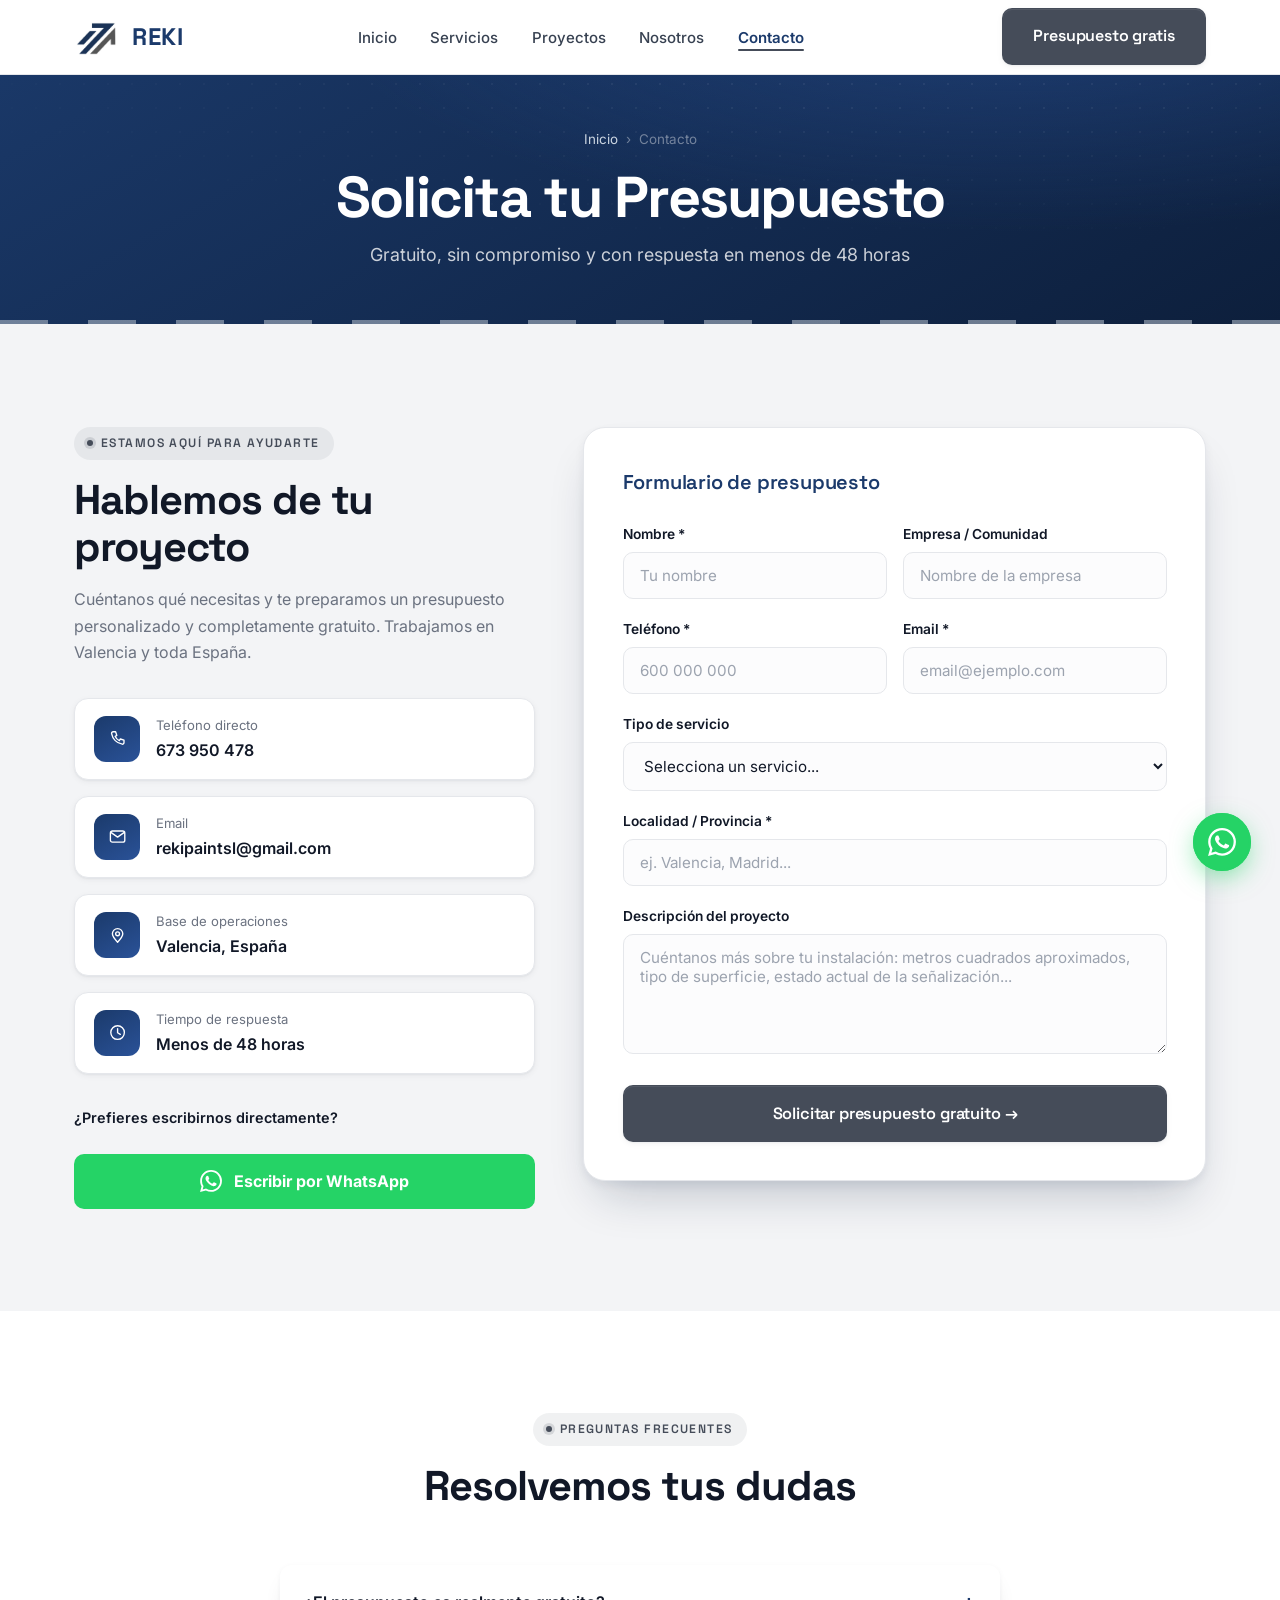
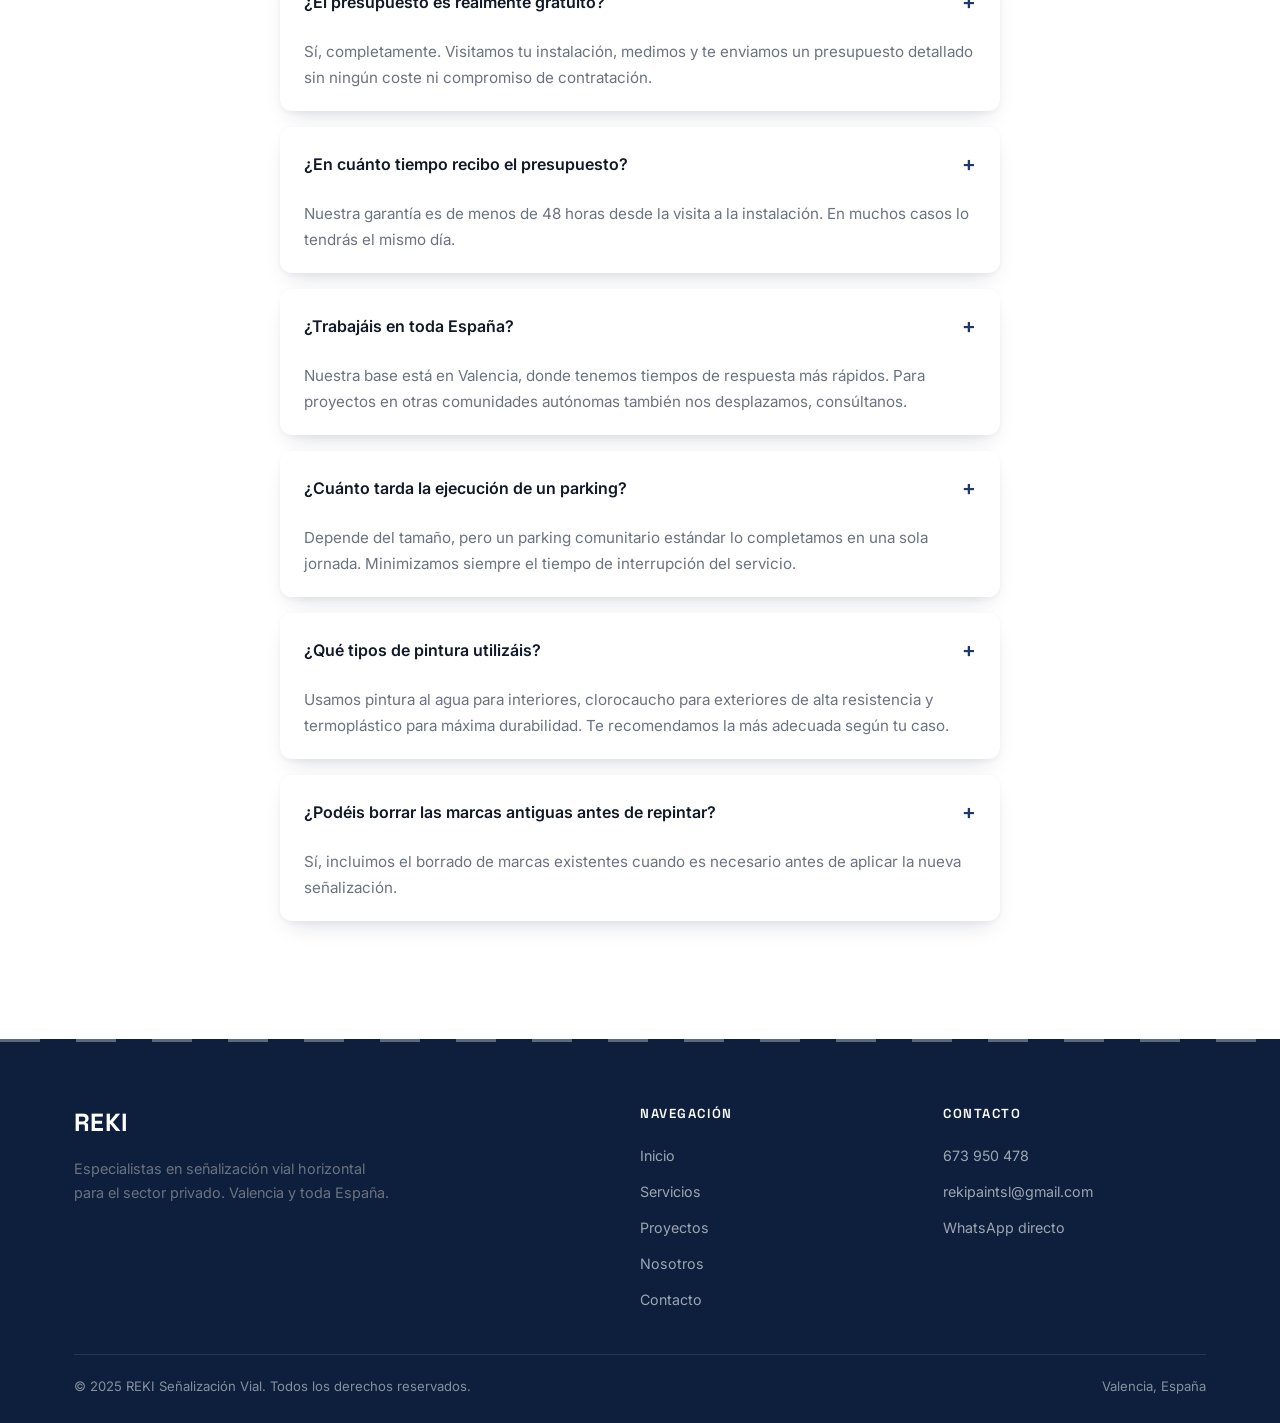
==== commit 4c2ac5bc: "Mejorar contraste, navbar sólido y cambiar icono de obra nueva - Navbar blanco sólido para que el lo" ====
--- a/contacto.html
+++ b/contacto.html
@@ -62,7 +62,7 @@
 <symbol id="i-target" viewBox="0 0 24 24" fill="none" stroke="currentColor" stroke-linecap="round" stroke-linejoin="round"><circle cx="12" cy="12" r="9"/><circle cx="12" cy="12" r="4.6"/><circle cx="12" cy="12" r="1.4" fill="currentColor" stroke="none"/></symbol>
 <symbol id="i-clipboard" viewBox="0 0 24 24" fill="none" stroke="currentColor" stroke-linecap="round" stroke-linejoin="round"><rect x="5.5" y="4.5" width="13" height="16" rx="2.5"/><rect x="9" y="2.8" width="6" height="3.6" rx="1.3"/><path d="M9 11h6M9 14.5h6M9 18h3.5"/></symbol>
 <symbol id="i-globe" viewBox="0 0 24 24" fill="none" stroke="currentColor" stroke-linecap="round" stroke-linejoin="round"><circle cx="12" cy="12" r="9"/><path d="M3 12h18"/><path d="M12 3c2.6 2.4 4 5.6 4 9s-1.4 6.6-4 9c-2.6-2.4-4-5.6-4-9s1.4-6.6 4-9z"/></symbol>
-<symbol id="i-helmet" viewBox="0 0 24 24" fill="none" stroke="currentColor" stroke-linecap="round" stroke-linejoin="round"><path d="M3.8 18.5h16.4"/><path d="M5.5 18.5a6.5 6.5 0 0 1 13 0"/><path d="M10 11.5V8.7a2 2 0 0 1 4 0v2.8"/></symbol>
+<symbol id="i-helmet" viewBox="0 0 24 24" fill="none" stroke="currentColor" stroke-linecap="round" stroke-linejoin="round"><path d="M12 4.8 17 18.5H7z"/><path d="M9.9 11.5h4.2"/><path d="M8.7 15.2h6.6"/><path d="M4.3 18.5h15.4"/></symbol>
 <symbol id="i-parking" viewBox="0 0 24 24" fill="none" stroke="currentColor" stroke-linecap="round" stroke-linejoin="round"><rect x="4" y="3.5" width="16" height="17" rx="3.5"/><path d="M9.6 16.5V8h3.5a2.75 2.75 0 0 1 0 5.5H9.6"/></symbol>
 <symbol id="i-factory" viewBox="0 0 24 24" fill="none" stroke="currentColor" stroke-linecap="round" stroke-linejoin="round"><path d="M3 21V10.5l5 3V10.5l5 3V8l6 3v9z"/><path d="M3 21h18"/><path d="M6.5 21v-3h2v3"/></symbol>
 <symbol id="i-store" viewBox="0 0 24 24" fill="none" stroke="currentColor" stroke-linecap="round" stroke-linejoin="round"><path d="M4.4 9.5h15.2l-1.1-4a1 1 0 0 0-1-.7H6.5a1 1 0 0 0-1 .7z"/><path d="M5.3 9.5V20h13.4V9.5"/><path d="M9.5 20v-4.6h5V20"/></symbol>
--- a/css/styles.css
+++ b/css/styles.css
@@ -1,6 +1,6 @@
 /* ============================================
    REKI · Señalización Vial — Sistema de estilos
-   Paleta navy + ámbar · tipografía Space Grotesk / Inter
+   Paleta navy + grafito (extraída del logotipo) · tipografía Space Grotesk / Inter
    ============================================ */
 
 :root {
@@ -12,7 +12,12 @@
   --gris-medio: #E5E7EB;
   --blanco:     #FFFFFF;
   --negro:      #111827;
-  --acento:     #F59E0B;
+
+  /* --- Grafito y plata: el segundo color del logo, en dos intensidades --- */
+  --grafito:       #454C59;
+  --grafito-oscuro:#2E333D;
+  --plata:         #A9B4C2;
+  --plata-claro:   #CBD5E1;
 
   /* --- Navy más profundo para degradados con cuerpo --- */
   --azul-noche: #0d1f3c;
@@ -34,7 +39,7 @@
   --shadow-sm:  0 1px 2px rgba(13,31,60,.05), 0 2px 6px rgba(13,31,60,.05);
   --shadow-md:  0 2px 6px rgba(13,31,60,.05), 0 12px 24px -10px rgba(13,31,60,.16);
   --shadow-lg:  0 4px 10px rgba(13,31,60,.06), 0 26px 48px -16px rgba(13,31,60,.24);
-  --shadow-amber: 0 10px 28px -8px rgba(245,158,11,.45);
+  --shadow-grafito: 0 10px 26px -8px rgba(28,31,38,.4);
   --shadow-blue:  0 16px 40px -14px rgba(27,58,107,.45);
 
   /* Alias retro-compatible: el HTML usa box-shadow:var(--sombra) inline */
@@ -62,7 +67,7 @@
 img { max-width: 100%; display: block; }
 ul { list-style: none; }
 
-::selection { background: var(--acento); color: var(--negro); }
+::selection { background: var(--plata); color: var(--azul-noche); }
 
 /* ---- TIPOGRAFÍA ---- */
 h1, h2, h3, h4 { font-family: var(--font-display); }
@@ -82,7 +87,7 @@
 p  { color: var(--gris); }
 
 .text-azul   { color: var(--azul); }
-.text-acento { color: var(--acento); }
+.text-acento { color: var(--grafito); }
 .text-center { text-align: center; }
 
 /* ---- Iconos SVG (heredan el tamaño del font-size del contenedor) ---- */
@@ -125,14 +130,14 @@
 .btn .ico { font-size: 1.15em; }
 
 .btn-primary {
-  background: var(--acento);
-  color: #1d1402;
-  box-shadow: 0 1px 0 rgba(255,255,255,.4) inset, var(--shadow-sm);
+  background: var(--grafito);
+  color: var(--blanco);
+  box-shadow: 0 1px 0 rgba(255,255,255,.08) inset, var(--shadow-sm);
 }
 .btn-primary:hover {
-  background: #ffb528;
+  background: var(--grafito-oscuro);
   transform: translateY(-3px);
-  box-shadow: var(--shadow-amber);
+  box-shadow: var(--shadow-grafito);
 }
 .btn-outline {
   background: transparent;
@@ -161,8 +166,8 @@
   display: inline-flex;
   align-items: center;
   gap: .5rem;
-  background: rgba(245,158,11,.12);
-  color: #b45309;
+  background: rgba(69,76,89,.08);
+  color: var(--grafito);
   font-family: var(--font-display);
   font-size: .76rem;
   font-weight: 600;
@@ -176,8 +181,8 @@
   content: '';
   width: 6px; height: 6px;
   border-radius: 50%;
-  background: var(--acento);
-  box-shadow: 0 0 0 3px rgba(245,158,11,.18);
+  background: var(--grafito);
+  box-shadow: 0 0 0 3px rgba(69,76,89,.16);
 }
 
 /* ============================================
@@ -187,16 +192,13 @@
   position: fixed;
   top: 0; left: 0; right: 0;
   z-index: 1000;
-  background: rgba(255,255,255,.85);
-  backdrop-filter: saturate(160%) blur(14px);
-  -webkit-backdrop-filter: saturate(160%) blur(14px);
-  border-bottom: 1px solid transparent;
+  background: #ffffff;
+  border-bottom: 1px solid var(--gris-medio);
   transition: box-shadow .4s var(--ease-out),
-              background .4s var(--ease-out),
               border-color .4s var(--ease-out);
 }
 .navbar.scrolled {
-  background: rgba(255,255,255,.96);
+  background: #ffffff;
   box-shadow: var(--shadow-md);
   border-bottom-color: var(--gris-medio);
 }
@@ -247,7 +249,7 @@
   position: absolute;
   bottom: 0; left: 0;
   width: 0; height: 2px;
-  background: var(--acento);
+  background: var(--grafito);
   border-radius: 2px;
   transition: width .3s var(--ease-out);
 }
@@ -315,10 +317,10 @@
   height: 5px;
   background: repeating-linear-gradient(
     90deg,
-    var(--acento) 0 70px,
+    var(--plata) 0 70px,
     transparent 70px 122px
   );
-  opacity: .9;
+  opacity: .55;
 }
 
 .hero__content {
@@ -332,10 +334,10 @@
 }
 
 .hero__text .badge {
-  background: rgba(245,158,11,.16);
-  color: #fcd34d;
-}
-.hero__text .badge::before { box-shadow: 0 0 0 3px rgba(245,158,11,.22); }
+  background: rgba(255,255,255,.14);
+  color: var(--plata-claro);
+}
+.hero__text .badge::before { background: var(--plata-claro); box-shadow: 0 0 0 3px rgba(255,255,255,.18); }
 
 .hero__text h1 {
   color: var(--blanco);
@@ -343,7 +345,7 @@
 }
 .hero__text h1 em {
   font-style: normal;
-  color: var(--acento);
+  color: var(--blanco);
   position: relative;
   white-space: nowrap;
 }
@@ -352,9 +354,9 @@
   content: '';
   position: absolute;
   left: 0; right: 0; bottom: -.12em;
-  height: .12em;
-  background: var(--acento);
-  opacity: .35;
+  height: .14em;
+  background: var(--plata-claro);
+  opacity: .8;
   border-radius: 2px;
 }
 
@@ -380,7 +382,7 @@
   font-size: 1.95rem;
   font-weight: 700;
   letter-spacing: -.02em;
-  color: var(--acento);
+  color: var(--blanco);
 }
 .hero__stat span {
   font-size: .84rem;
@@ -454,15 +456,15 @@
 }
 .hero__card-item .icon {
   width: 42px; height: 42px;
-  background: linear-gradient(150deg, var(--acento), #d97706);
+  background: linear-gradient(150deg, var(--grafito), var(--azul-noche));
   border-radius: 11px;
   display: flex;
   align-items: center;
   justify-content: center;
   font-size: 1.2rem;
-  color: #1d1402;
+  color: var(--blanco);
   flex-shrink: 0;
-  box-shadow: 0 6px 14px -4px rgba(245,158,11,.5);
+  box-shadow: 0 6px 14px -4px rgba(13,31,60,.5);
 }
 
 /* ============================================
@@ -492,7 +494,7 @@
   position: absolute;
   left: 0; top: .12em; bottom: .12em;
   width: 4px; border-radius: 2px;
-  background: linear-gradient(var(--acento), #d97706);
+  background: linear-gradient(var(--azul), var(--grafito));
 }
 
 /* ============================================
@@ -521,7 +523,7 @@
   position: absolute;
   top: 0; left: 0; right: 0;
   height: 3px;
-  background: linear-gradient(90deg, var(--azul), var(--acento));
+  background: linear-gradient(90deg, var(--azul), var(--grafito));
   transform: scaleX(0);
   transform-origin: left;
   transition: transform .45s var(--ease-out);
@@ -585,12 +587,12 @@
   position: absolute;
   bottom: 0; left: 0; right: 0;
   height: 3px;
-  background: repeating-linear-gradient(90deg, var(--acento) 0 22px, transparent 22px 40px);
-  opacity: .8;
+  background: repeating-linear-gradient(90deg, var(--plata) 0 22px, transparent 22px 40px);
+  opacity: .6;
 }
 .servicio-card__header .icon {
   font-size: 2rem;
-  color: var(--acento);
+  color: var(--plata-claro);
   display: inline-flex;
 }
 .servicio-card__header h3 {
@@ -614,8 +616,8 @@
   margin-top: .12em;
   flex-shrink: 0;
   border-radius: 50%;
-  background-color: rgba(245,158,11,.16);
-  background-image: url("data:image/svg+xml,%3Csvg xmlns='http://www.w3.org/2000/svg' width='12' height='12' viewBox='0 0 24 24' fill='none' stroke='%23b45309' stroke-width='3' stroke-linecap='round' stroke-linejoin='round'%3E%3Cpolyline points='20 6 9 17 4 12'/%3E%3C/svg%3E");
+  background-color: rgba(69,76,89,.12);
+  background-image: url("data:image/svg+xml,%3Csvg xmlns='http://www.w3.org/2000/svg' width='12' height='12' viewBox='0 0 24 24' fill='none' stroke='%23454c59' stroke-width='3' stroke-linecap='round' stroke-linejoin='round'%3E%3Cpolyline points='20 6 9 17 4 12'/%3E%3C/svg%3E");
   background-repeat: no-repeat;
   background-position: center;
 }
@@ -720,7 +722,8 @@
   position: absolute;
   top: 0; left: 0; right: 0;
   height: 4px;
-  background: repeating-linear-gradient(90deg, var(--acento) 0 48px, transparent 48px 88px);
+  background: repeating-linear-gradient(90deg, var(--plata) 0 48px, transparent 48px 88px);
+  opacity: .6;
 }
 .cta-banner h2 { color: var(--blanco); margin-bottom: 1rem; }
 .cta-banner p { color: rgba(255,255,255,.8); font-size: 1.12rem; margin-bottom: 2.1rem; max-width: 560px; margin-left: auto; margin-right: auto; }
@@ -882,8 +885,8 @@
   position: absolute;
   top: 0; left: 0; right: 0;
   height: 3px;
-  background: repeating-linear-gradient(90deg, var(--acento) 0 40px, transparent 40px 76px);
-  opacity: .85;
+  background: repeating-linear-gradient(90deg, var(--plata) 0 40px, transparent 40px 76px);
+  opacity: .5;
 }
 .footer__grid {
   display: grid;
@@ -915,7 +918,7 @@
   color: rgba(255,255,255,.6);
   transition: color .2s ease, padding-left .2s ease;
 }
-.footer ul a:hover { color: var(--acento); padding-left: 4px; }
+.footer ul a:hover { color: var(--plata-claro); padding-left: 4px; }
 
 .footer__bottom {
   border-top: 1px solid rgba(255,255,255,.1);
@@ -991,7 +994,8 @@
   position: absolute;
   bottom: 0; left: 0; right: 0;
   height: 4px;
-  background: repeating-linear-gradient(90deg, var(--acento) 0 48px, transparent 48px 88px);
+  background: repeating-linear-gradient(90deg, var(--plata) 0 48px, transparent 48px 88px);
+  opacity: .6;
 }
 .page-hero h1 { color: var(--blanco); margin-bottom: .8rem; }
 .page-hero p { color: rgba(255,255,255,.78); font-size: 1.12rem; max-width: 620px; margin: 0 auto; }
@@ -1003,7 +1007,7 @@
   color: rgba(255,255,255,.5);
   margin-bottom: 1.1rem;
 }
-.breadcrumb a { color: var(--acento); transition: opacity .2s; }
+.breadcrumb a { color: var(--plata-claro); transition: opacity .2s; }
 .breadcrumb a:hover { opacity: .75; }
 .breadcrumb span { color: rgba(255,255,255,.4); }
 
@@ -1102,7 +1106,7 @@
 }
 
 :focus-visible {
-  outline: 3px solid var(--acento);
+  outline: 3px solid var(--azul-claro);
   outline-offset: 2px;
   border-radius: 4px;
 }
